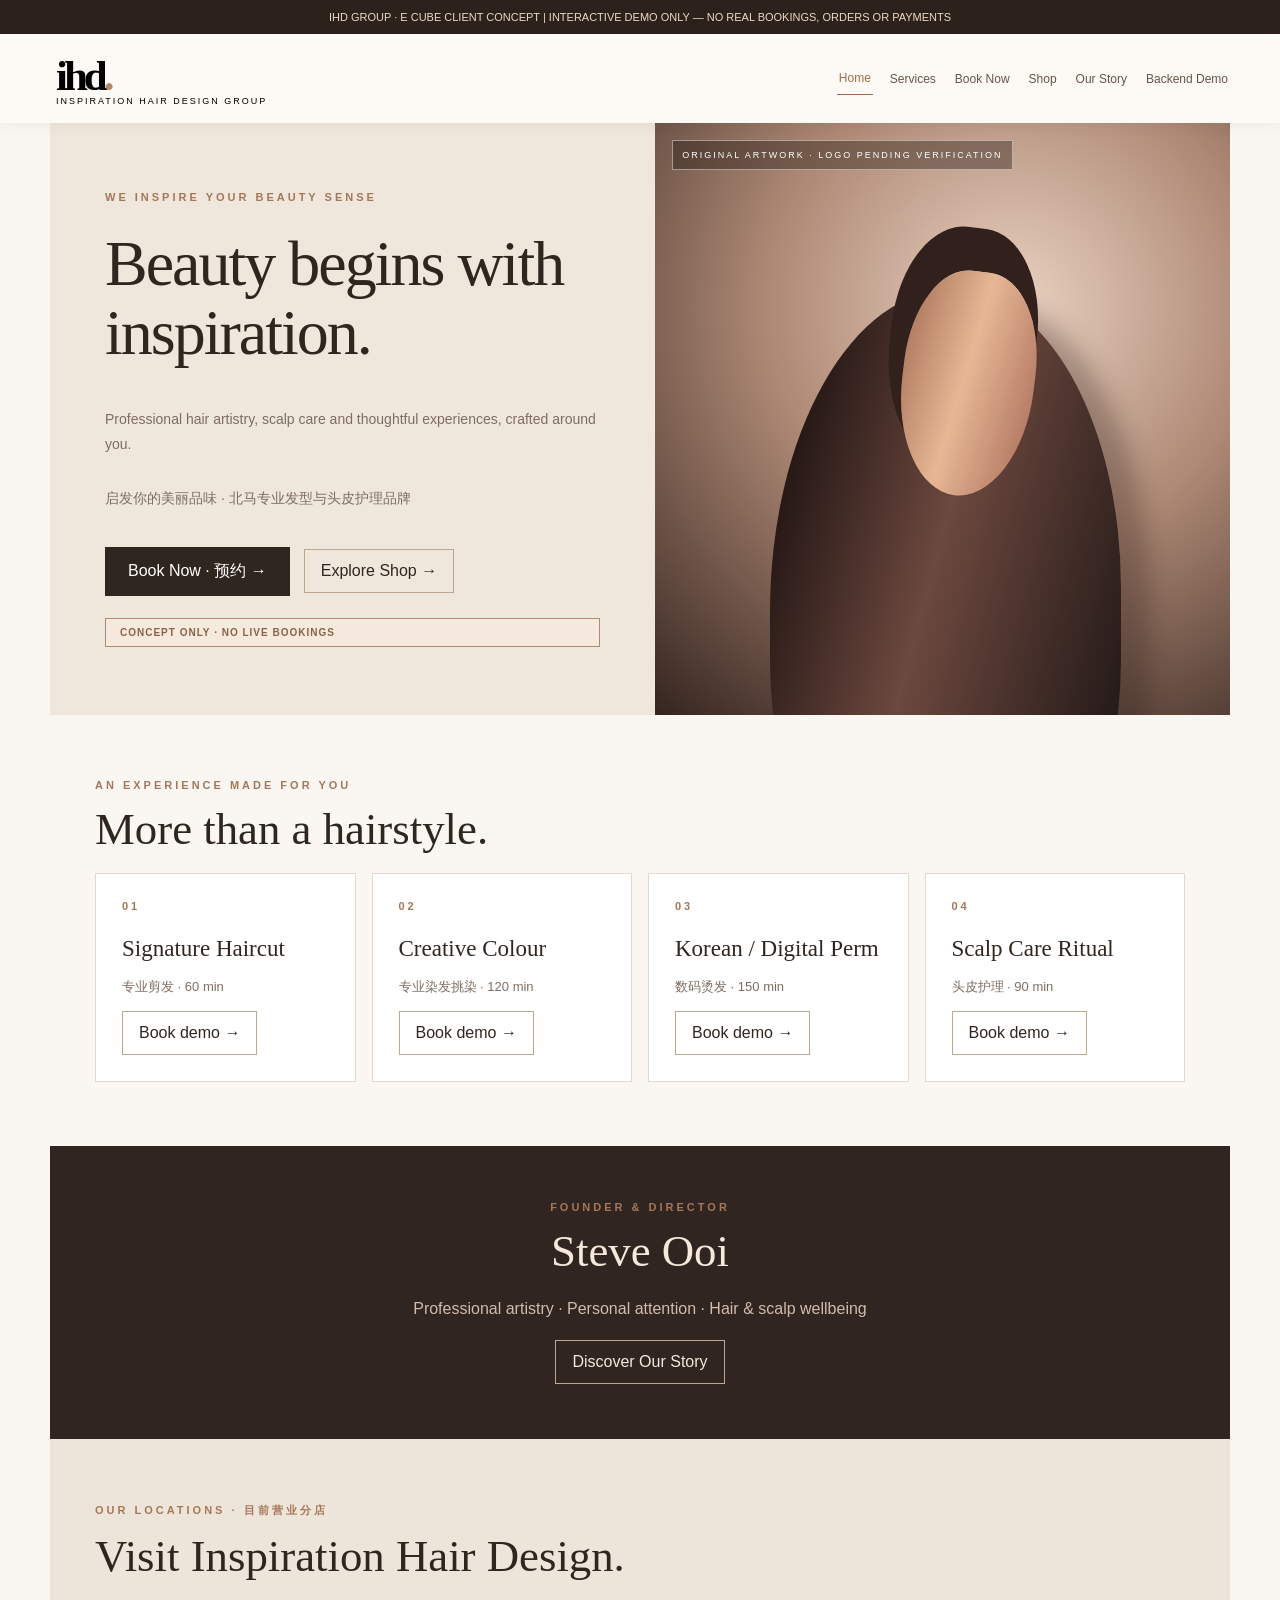
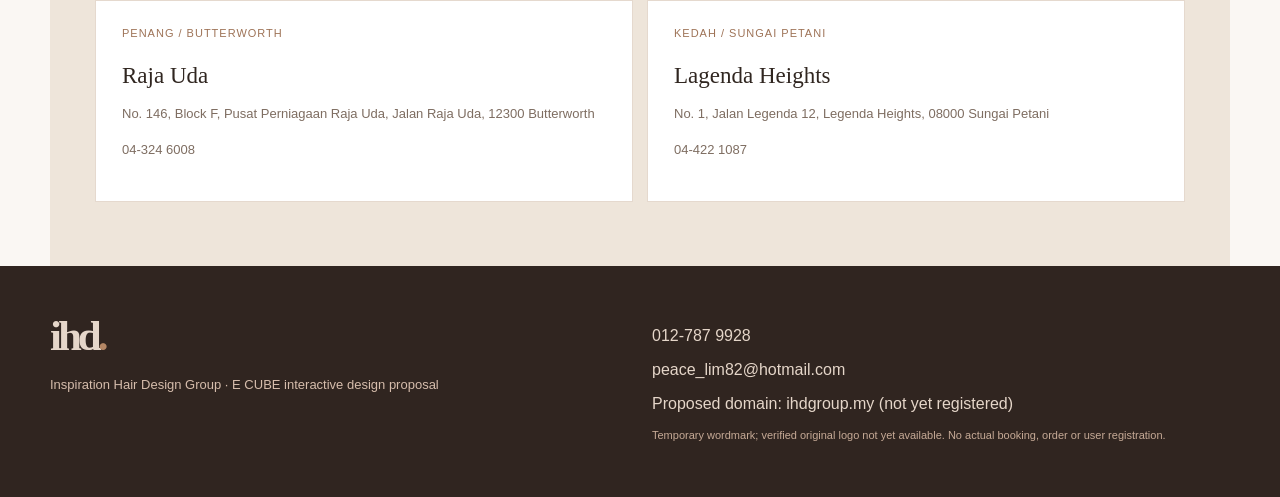
==== ihdgroup/index.html @ 3a9580ad "IHD GROUP: publish customer-shareable noindex salon website demo" ====
<!doctype html><html lang="en"><head><meta charset="UTF-8"><meta name="viewport" content="width=device-width,initial-scale=1"><meta name="robots" content="noindex,nofollow,noarchive"><title>IHD Group — Interactive Client Preview</title><style>
:root{--ink:#302620;--accent:#a87556;--sand:#efe6db;--paper:#faf7f3;--muted:#7e6d61}*{box-sizing:border-box}body{margin:0;color:var(--ink);font-family:Arial,Helvetica,sans-serif;background:var(--paper)}button,input,select,textarea{font:inherit}button{cursor:pointer}a{color:inherit;text-decoration:none}.banner{background:#2d211c;color:#ecd9c6;text-align:center;font-size:11px;padding:11px}.top{background:#fdfaf6;display:flex;align-items:center;justify-content:space-between;gap:16px;padding:16px max(20px,calc((100vw - 1180px)/2));position:sticky;top:0;z-index:9;box-shadow:0 2px 14px #382c2011}.logo{font:700 43px Georgia,serif;letter-spacing:-4px;white-space:nowrap}.logo b{color:#b48765}.brand-label{font-size:9px;letter-spacing:2px;margin-top:-4px}.nav{display:flex;gap:15px;flex-wrap:wrap}.nav button{background:none;border:0;color:#66544a;font-size:12px;padding:9px 2px}.nav button.active{color:#a16c4b;border-bottom:1px solid}button.primary{background:var(--ink);color:white;padding:14px 23px;border:0}.container{max-width:1180px;margin:auto}.hero{display:grid;grid-template-columns:1fr 0.95fr;min-height:510px}.hero-copy{background:#f0e7dc;padding:68px 55px;display:flex;flex-direction:column;justify-content:center}.eyebrow{color:#a57758;font-size:11px;font-weight:700;letter-spacing:3px;text-transform:uppercase}.serif,h1,h2,h3{font-family:Georgia,'Times New Roman',serif;font-weight:400}h1{font-size:clamp(41px,5vw,72px);line-height:1.08;letter-spacing:-2px;margin:26px 0}h2{font-size:clamp(29px,3.5vw,48px);margin:12px 0 18px}.hero-copy p{line-height:1.8;color:var(--muted);font-size:14px}.hero-art{background:radial-gradient(circle at 62% 31%,#ead2c2 0,#ae8975 45%,#34241f 100%);position:relative;overflow:hidden;min-height:350px}.hero-art::before{content:"";position:absolute;width:61%;height:105%;left:20%;bottom:-33%;border-radius:52% 48% 40% 40%;background:linear-gradient(105deg,#241715 12%,#6c483e 46%,#211817 92%);box-shadow:28px 10px 23px #2516144c}.hero-art::after{content:"";position:absolute;width:23%;height:38%;left:43%;top:25%;border-radius:43% 43% 50% 50%;transform:rotate(7deg);background:linear-gradient(100deg,#a97359,#e6b795 47%,#ad715d);box-shadow:-10px -36px 0 7px #31201c}.hero-art>span{position:absolute;top:17px;left:17px;z-index:2;border:1px solid #fff7;padding:9px;font-size:9px;letter-spacing:2px;color:white;background:#22171166}.pill{border:1px solid #ae8b71;background:#f6eadf;color:#8b6247;display:inline-block;padding:8px 14px;font-size:10px;font-weight:700;letter-spacing:1px}.flex{display:flex;gap:14px;flex-wrap:wrap;align-items:center}.pad{padding:64px 45px}.cards{display:grid;grid-template-columns:repeat(4,1fr);gap:16px}.card{background:#fff;border:1px solid #e5d9ce;padding:26px}.card h3{font-size:23px;margin:24px 0 6px}.card p,.note{font-size:13px;color:var(--muted);line-height:1.8}.tags{font-size:11px;letter-spacing:1px;color:#9e7357}.dark{background:#302520;color:#f6e9db;padding:55px 45px;text-align:center}.dark p{color:#d2bcac;line-height:1.8}.columns{display:grid;grid-template-columns:1.4fr .85fr;gap:24px}.white{background:white;padding:30px}.field{margin:18px 0}.field label{display:block;font-size:12px;font-weight:700;margin-bottom:8px}.field select,.field input,.field textarea{padding:14px;border:1px solid #d7cabc;background:#fcfaf7;width:100%;color:#44352c}.pair{display:grid;grid-template-columns:1fr 1fr;gap:14px}.shopcards{display:grid;grid-template-columns:repeat(3,1fr);gap:18px}.visual{height:240px;display:flex;align-items:center;justify-content:center;position:relative;background:linear-gradient(135deg,#e4cfb9,#796452)}.visual::after{content:'IHD';background:linear-gradient(95deg,#fff5,#fff1,#0003);border:1px solid #fff8;border-radius:12px 12px 5px 5px;box-shadow:15px 15px 25px #0003;color:white;padding:70px 25px 30px;font:700 20px Georgia,serif}.v1{background:linear-gradient(140deg,#bcd0c1,#547265)}.v2{background:linear-gradient(140deg,#d4bbc5,#77566a)}.footer{background:#302520;color:#e5d6c9;padding:45px}.footer .columns{grid-template-columns:1fr 1fr}.button{display:inline-block;border:1px solid #bea68f;background:none;color:inherit;padding:12px 16px;cursor:pointer}.off{display:none}.demo{border:1px solid #e4d8cd;background:#f3e8dc;padding:20px;margin-top:18px;font-size:13px;line-height:1.75}.studio-tabs button{background:none;border:1px solid #c5b3a2;padding:12px}.studio-tabs button.active{background:#302520;color:white}.roles{display:grid;grid-template-columns:repeat(2,1fr);gap:12px}.roles div{padding:14px;background:#faf5ee;border:1px solid #e2d6cb}.roles b{font-size:13px}.roles p{font-size:12px;color:#7b6d63;line-height:1.6}footer a{text-decoration:underline}pre{white-space:pre-wrap;word-break:break-all;font-size:11px;max-height:220px;overflow:auto;background:#f3ede6;padding:14px}#status{color:#8a6546;font-size:12px;line-height:1.6}#photoPreview{height:160px;background:#f2e5d7;display:flex;align-items:center;justify-content:center;color:#97735a;background-size:cover;background-position:center}section{scroll-margin-top:80px}@media(max-width:900px){.hero{grid-template-columns:1fr}.cards{grid-template-columns:repeat(2,1fr)}.shopcards{grid-template-columns:repeat(2,1fr)}.top{position:relative;flex-wrap:wrap}.columns{grid-template-columns:1fr}}@media(max-width:580px){.nav{width:100%;overflow:auto;flex-wrap:nowrap}.nav button{white-space:nowrap}.hero-copy,.pad{padding:42px 23px}.cards,.shopcards,.pair,.roles{grid-template-columns:1fr}.dark{padding:42px 23px}.footer .columns{grid-template-columns:1fr}}
</style></head><body>
<div class="banner">IHD GROUP · E CUBE CLIENT CONCEPT | INTERACTIVE DEMO ONLY — NO REAL BOOKINGS, ORDERS OR PAYMENTS</div>
<div class="top"><button onclick="page('home')" style="border:0;background:none;text-align:left"><div class="logo">ihd<b>.</b></div><div class="brand-label">INSPIRATION HAIR DESIGN GROUP</div></button><nav class="nav" id="nav"></nav></div>
<div class="container" id="home"><div class="hero"><div class="hero-copy"><div class="eyebrow">We Inspire Your Beauty Sense</div><h1 id="heroText">Beauty begins with inspiration.</h1><p id="heroSubtitle">Professional hair artistry, scalp care and thoughtful experiences, crafted around you.</p><p>启发你的美丽品味 · 北马专业发型与头皮护理品牌</p><div class="flex" style="margin:22px 0"><button class="primary" onclick="page('booking')">Book Now · 预约 →</button><button class="button" onclick="page('shop')">Explore Shop →</button></div><span class="pill">CONCEPT ONLY · NO LIVE BOOKINGS</span></div><div class="hero-art" id="heroArt"><span>ORIGINAL ARTWORK · LOGO PENDING VERIFICATION</span></div></div><div class="pad"><div class="eyebrow">An Experience Made for You</div><h2>More than a hairstyle.</h2><div class="cards" id="homeServices"></div></div><div class="dark"><div class="eyebrow">Founder & Director</div><h2>Steve Ooi</h2><p>Professional artistry · Personal attention · Hair & scalp wellbeing</p><button class="button" onclick="page('about')">Discover Our Story</button></div></div>
<section class="container pad off" id="services"><div class="eyebrow">Discover Your Look</div><h1>Our Services.</h1><p class="note">Durations are samples and prices require the salon's confirmation.</p><div class="cards" id="servicesGrid"></div></section>
<section class="container pad off" id="booking"><div class="eyebrow">Plan Your Visit</div><h1>Book an appointment.</h1><p class="note">Demo calendar only; no real-time capacity, booking submission or client data collection.</p><div class="columns"><div class="white"><div class="field"><label>01 / Branch · 分店</label><select id="branch"><option value="RU">Raja Uda, Butterworth</option><option value="SP">Lagenda Heights, Sungai Petani</option></select></div><div class="field"><label>02 / Service · 服务</label><select id="service"></select></div><div class="field"><label>03 / Stylist preference</label><select id="stylist"><option>Any available stylist</option><option>Ask for preferred stylist</option></select></div><div class="pair"><div class="field"><label>04 / Date</label><input type="date" id="date"></div><div class="field"><label>05 / Sample time</label><select id="time"><option>11:00</option><option>12:00</option><option>13:00</option><option>14:00</option><option>15:00</option><option>16:00</option><option>17:00</option></select></div></div><button class="primary" onclick="book()">Review Booking Draft →</button><div id="bookingResult"></div></div><aside class="white" style="background:#eee5da"><div class="eyebrow">Appointment Concept</div><h2>Your Hair, Your Time.</h2><p class="note">The production version will use the stylist roster, branch opening hours, double-booking prevention, reminders and confirmation workflow.</p><p class="note">Real enquiry: <a href="tel:+60127879928"><b>012-787 9928</b></a></p></aside></div></section>
<section class="container pad off" id="shop"><div class="eyebrow">The Care Edit</div><h1>IHD Haircare Shop.</h1><p class="note">The products are placeholder categories, not verified retail items. No prices, inventory or real checkout.</p><div class="shopcards" id="products"></div><div id="basket" class="demo">Sample basket is empty.</div></section>
<section class="container pad off" id="about"><div class="eyebrow">Our Story</div><h1>Crafted around your confidence.</h1><div class="columns"><div class="dark" style="text-align:left"><div class="eyebrow">Founder & Director</div><h2>Steve Ooi</h2><p>Founder of the Inspiration Hair Design Group. The founding year and full founder biography are to be verified and approved before the official site launches.</p></div><div><h2>We Inspire Your Beauty Sense.</h2><p class="note">Proposed mission: personalised design, hair and scalp care, professional technique and genuine service. This wording is a proposal, not a historical official statement.</p><p class="demo">George Town former branch: <b>closed</b> — not bookable. Current branches are Raja Uda and Sungai Petani.</p></div></div></section>
<section class="container pad off" id="studio"><div class="eyebrow">IHD GROUP OS · Backend Preview</div><h1>Content & Import Studio.</h1><p class="note">Public demonstration of future admin controls. Edits stay in this browser only; there are no real user accounts, database writes or cloud uploads.</p><div class="flex studio-tabs" style="margin:26px 0"><button onclick="studioTab('content')">Content & Images</button><button onclick="studioTab('imports')">CSV Import Templates</button><button onclick="studioTab('roles')">Users & Roles</button></div><div id="studioContent" class="white"><h2>Edit Homepage</h2><div class="field"><label>Hero title</label><input id="editTitle" value="Beauty begins with inspiration."></div><div class="field"><label>Introduction</label><textarea rows="3" id="editSubtitle">Professional hair artistry, scalp care and thoughtful experiences, crafted around you.</textarea></div><div class="field"><label>Hero photo — JPG / PNG / WebP (max 2MB). Preview only, no upload.</label><input type="file" id="imageFile" accept="image/png,image/jpeg,image/webp"></div><div id="photoPreview">Temporary branded illustration</div><div class="flex" style="margin-top:20px"><button class="primary" onclick="applyContent()">Apply locally & preview</button><button class="button" onclick="resetContent()">Reset Demo</button></div></div><div id="studioImports" class="white off"><h2>Import Template Centre</h2><p class="note">Download a separate CSV for every module, upload and validate columns/row counts, preview first rows. Actual secured server-side import requires company login, validation, approval and audit.</p><div class="field"><label>Module</label><select id="importType"></select></div><button class="primary" onclick="downloadCSV()">↓ Download Template CSV</button><div class="field"><label>Choose CSV file</label><input type="file" id="csvFile" accept=".csv,text/csv"></div><div class="field"><label>Or paste CSV</label><textarea id="csvPaste" rows="6" placeholder="Paste exact template header and example row..."></textarea></div><button class="primary" onclick="validateCSV()">Validate Demo CSV</button><p id="status"></p><pre id="csvPreview"></pre></div><div id="studioRoles" class="white off"><h2>Users & Roles</h2><p class="note">Production roles require authenticated tenant/branch-aware server permissions. The public demo does not let anyone become an actual admin.</p><div class="roles" id="rolesGrid"></div></div></section>
<section class="container pad" style="background:#eee5da"><div class="eyebrow">Our Locations · 目前营业分店</div><h2>Visit Inspiration Hair Design.</h2><div class="pair"><div class="card"><div class="tags">PENANG / BUTTERWORTH</div><h3>Raja Uda</h3><p>No. 146, Block F, Pusat Perniagaan Raja Uda, Jalan Raja Uda, 12300 Butterworth</p><p><a href="tel:+6043246008">04-324 6008</a></p></div><div class="card"><div class="tags">KEDAH / SUNGAI PETANI</div><h3>Lagenda Heights</h3><p>No. 1, Jalan Legenda 12, Legenda Heights, 08000 Sungai Petani</p><p><a href="tel:+6044221087">04-422 1087</a></p></div></div></section>
<div class="footer"><div class="container columns"><div><div class="logo">ihd<b>.</b></div><p class="note" style="color:#d6bdac">Inspiration Hair Design Group · E CUBE interactive design proposal</p></div><div><p>012-787 9928</p><p><a href="mailto:peace_lim82@hotmail.com">peace_lim82@hotmail.com</a></p><p>Proposed domain: ihdgroup.my (not yet registered)</p><p style="font-size:11px;color:#c6aa96">Temporary wordmark; verified original logo not yet available. No actual booking, order or user registration.</p></div></div></div>
<script>
const tabs={home:'Home',services:'Services',booking:'Book Now',shop:'Shop',about:'Our Story',studio:'Backend Demo'};let services=[['CUT001','Signature Haircut','专业剪发','60 min'],['COL001','Creative Colour','专业染发挑染','120 min'],['PERM01','Korean / Digital Perm','数码烫发','150 min'],['SCALP1','Scalp Care Ritual','头皮护理','90 min']];let products=[['PROD1','Professional Haircare Collection','专业洗护系列'],['PROD2','Scalp Wellness Collection','头皮护理系列'],['PROD3','Treatment Collection','深层护理系列']];let cart={};let pageNow='home';const schemas={services:['service_code','name_en','name_zh','category','duration_minutes','price_myr','branch_codes','active'],products:['sku','brand','name_en','name_zh','category','price_myr','stock_qty','image_url','active'],team:['staff_code','display_name','role','branch_codes','bio_en','bio_zh','active'],gallery:['photo_id','title','category','branch_code','image_url','consent_confirmed','visible'],branches:['branch_code','name','address','phone','opening_hours','active'],members:['external_member_id','name','email','phone','consent_source','marketing_opt_in'],appointments:['external_ref','branch_code','service_code','stylist_code','start_local','status','customer_external_id'],content:['content_key','language','title','body','status']};const examples={services:['CUT001','Signature Haircut','专业剪发','Cut','60','','RU|SP','true'],products:['DEMO001','Draft','Salon Care Set','护理套装','Treatment','','','','false'],team:['STF001','Example stylist','Stylist','RU|SP','TBC','待定','false'],gallery:['GAL001','Before and After','Colour','RU','','false','false'],branches:['RU','Raja Uda','Jalan Raja Uda, Butterworth','04-3246008','','true'],members:['TEST001','Example only','','','explicit-consent','false'],appointments:['DEMO001','RU','CUT001','','2026-11-16 11:00','pending','TEST001'],content:['home.hero','en','Beauty begins with inspiration.','Demo only','draft']};const $=id=>document.getElementById(id);function el(tag,txt,parent){const n=document.createElement(tag);n.textContent=txt;parent.appendChild(n);return n;}function page(key){pageNow=key;Object.keys(tabs).forEach(k=>$(k).classList.toggle('off',k!==key));document.querySelectorAll('#nav button').forEach(b=>b.classList.toggle('active',b.dataset.tab===key));window.scrollTo({top:0,behavior:'smooth'});}for(const [key,label] of Object.entries(tabs)){const b=el('button',label,$('nav'));b.dataset.tab=key;b.onclick=()=>page(key)}function render(){for(const id of ['homeServices','servicesGrid'])$(id).innerHTML='';services.forEach((s,i)=>{for(const id of ['homeServices','servicesGrid']){let c=document.createElement('div');c.className='card';el('div',String(i+1).padStart(2,'0'),c).className='eyebrow';el('h3',s[1],c);el('p',s[2]+' · '+s[3],c);const b=el('button','Book demo →',c);b.className='button';b.onclick=()=>{$('service').value=s[0];page('booking')};$(id).appendChild(c)}});$('service').replaceChildren();services.forEach(s=>{let o=document.createElement('option');o.value=s[0];o.textContent=s[1];$('service').appendChild(o)});$('products').replaceChildren();products.forEach((p,i)=>{let c=document.createElement('div');c.className='card';let v=document.createElement('div');v.className='visual v'+(i%3);c.appendChild(v);el('h3',p[1],c);el('p',p[2]+' · Price unverified',c);let b=el('button','Add to demo basket +',c);b.className='button';b.onclick=()=>{cart[p[0]]=(cart[p[0]]||0)+1;renderCart()};$('products').appendChild(c)})}function renderCart(){let b=$('basket');b.replaceChildren();el('h3','Sample Basket · 购物车演示',b);let count=0;products.forEach(p=>{if(cart[p[0]]){el('p',p[1]+' × '+cart[p[0]],b);count+=cart[p[0]]}});el('p',count?'Demo only. No orders or payment.':'Your demo basket is empty.',b);let clear=el('button','Clear basket',b);clear.className='button';clear.onclick=()=>{cart={};renderCart()}}function book(){if(!$('date').value){$('bookingResult').textContent='Please select a date.';return}let sv=services.find(x=>x[0]===$('service').value);$('bookingResult').replaceChildren();let s=document.createElement('div');s.className='demo';s.textContent='DEMO REQUEST ONLY (not booked): '+$('branch').value+' · '+(sv?sv[1]:'')+' · '+$('date').value+' '+$('time').value+' · '+$('stylist').value+'. A real salon system must verify staff/slot availability before confirming.';$('bookingResult').appendChild(s)}function studioTab(t){['content','imports','roles'].forEach(x=>$('studio'+x[0].toUpperCase()+x.slice(1)).classList.toggle('off',x!==t))}function applyContent(){$('heroText').textContent=$('editTitle').value;$('heroSubtitle').textContent=$('editSubtitle').value;page('home')}function resetContent(){$('editTitle').value='Beauty begins with inspiration.';$('editSubtitle').value='Professional hair artistry, scalp care and thoughtful experiences, crafted around you.';$('heroArt').style.backgroundImage='';$('heroText').textContent=$('editTitle').value;$('heroSubtitle').textContent=$('editSubtitle').value;$('photoPreview').style.backgroundImage='';page('home')}$('imageFile').onchange=e=>{let f=e.target.files[0];if(!f)return;if(!['image/jpeg','image/png','image/webp'].includes(f.type)||f.size>2e6){alert('JPG/PNG/WebP only, max 2MB');return}const reader=new FileReader();reader.onload=()=>{const bg='url('+JSON.stringify(reader.result)+')';$('heroArt').style.backgroundImage=bg;$('heroArt').style.backgroundSize='cover';$('heroArt').style.backgroundPosition='center';$('photoPreview').style.backgroundImage=bg};reader.readAsDataURL(f)};for(const k of Object.keys(schemas)){let o=document.createElement('option');o.textContent=k;o.value=k;$('importType').appendChild(o)}function csvCell(v){v=String(v);if(/^[=+@\-\t\r]/.test(v))v="'"+v;return /[",\n\r]/.test(v)?'"'+v.replaceAll('"','""')+'"':v}function downloadCSV(){const k=$('importType').value,data='\uFEFF'+[schemas[k].map(csvCell).join(','),examples[k].map(csvCell).join(',')].join('\r\n')+'\r\n',url=URL.createObjectURL(new Blob([data],{type:'text/csv'}));let a=document.createElement('a');a.href=url;a.download='ihd-'+k+'-import-template.csv';a.click();URL.revokeObjectURL(url)}$('csvFile').onchange=async e=>{const f=e.target.files[0];if(f){if(f.size>1e6){$('status').textContent='File exceeds 1MB demo limit';return}$('csvPaste').value=await f.text();validateCSV()}};function parseCSV(text){let rows=[],r=[],v='',quoted=false;for(let i=0;i<text.length;i++){let c=text[i];if(c==='"'){if(quoted&&text[i+1]==='"'){v+='"';i++}else quoted=!quoted}else if(c===','&&!quoted){r.push(v);v=''}else if((c==='\n'||c==='\r')&&!quoted){if(c==='\r'&&text[i+1]==='\n')i++;r.push(v);if(r.some(x=>x))rows.push(r);r=[];v=''}else v+=c}r.push(v);if(r.some(x=>x))rows.push(r);if(quoted)throw Error('Unclosed quotation');return rows}function validateCSV(){try{let k=$('importType').value,rows=parseCSV($('csvPaste').value),head=(rows.shift()||[]).map(x=>x.replace(/^\uFEFF/,''));if(JSON.stringify(head)!==JSON.stringify(schemas[k]))throw Error('Header mismatch. Please download the '+k+' template.');if(!rows.length||rows.length>500)throw Error('Allowed 1–500 sample rows');if(rows.some(r=>r.length!==head.length))throw Error('Incorrect field count on one or more rows');$('status').textContent=rows.length+' rows validated (no server write).';$('csvPreview').textContent=JSON.stringify(rows.slice(0,3).map(r=>Object.fromEntries(head.map((h,i)=>[h,r[i]]))),null,2);if(k==='services'){services=rows.map(r=>[r[0],r[1],r[2],(r[4]||'?')+' min']);render();$('status').textContent+=' Service rows applied to this local demo.'}if(k==='products'){products=rows.map(r=>[r[0],r[2],r[3]]);cart={};render();renderCart();$('status').textContent+=' Product rows applied to this local demo.'}}catch(e){$('status').textContent='Error: '+e.message;$('csvPreview').textContent=''}}for(let [role,desc] of [['Group Owner','Group-wide publishing, roles and administration'],['HQ Admin','Operations & bulk import approvals'],['Branch Manager','Bookings, roster and content for assigned branch'],['Content Editor','Draft, edit and upload to approval queue'],['Stylist','Own assigned bookings and schedule'],['Inventory / Sales','Store products, stock and fulfilment']]){let d=document.createElement('div');el('b',role,d);el('p',desc,d);$('rolesGrid').appendChild(d)}render();renderCart();studioTab('content');page('home');
</script></body></html>
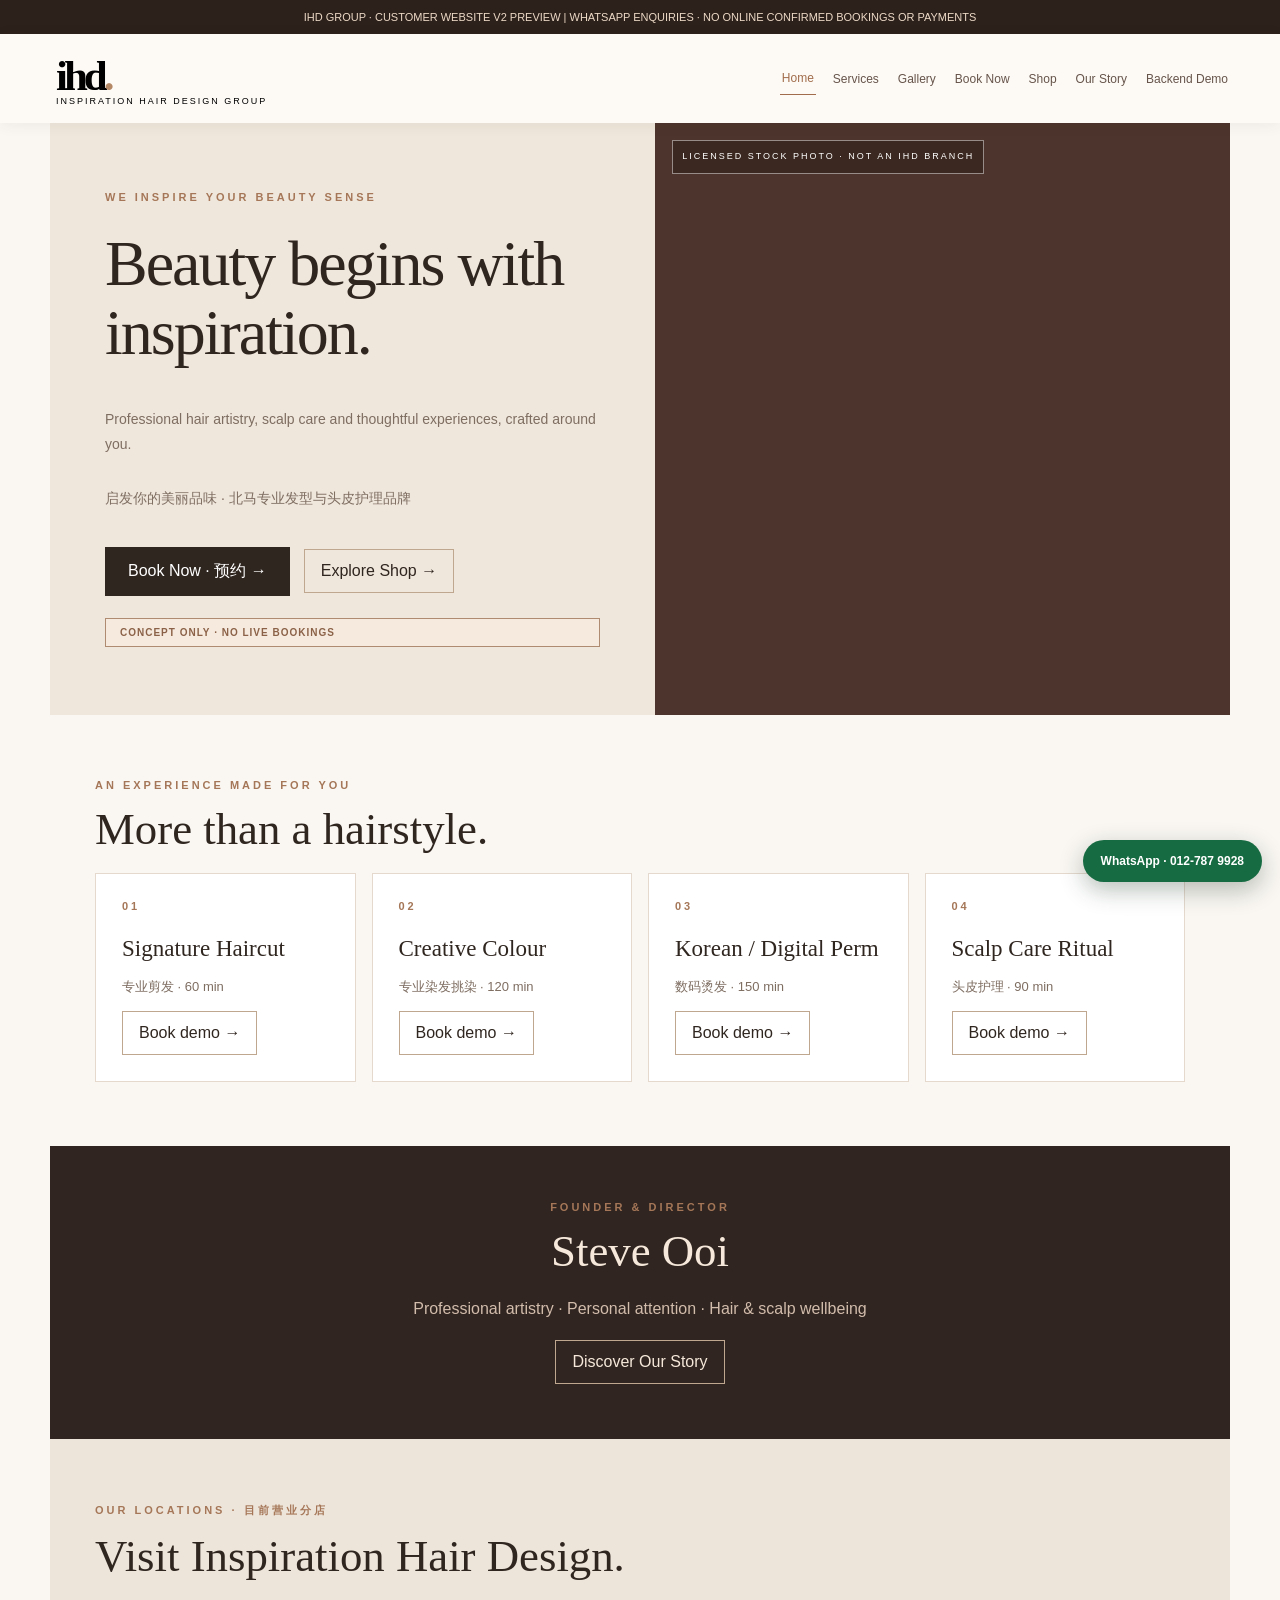
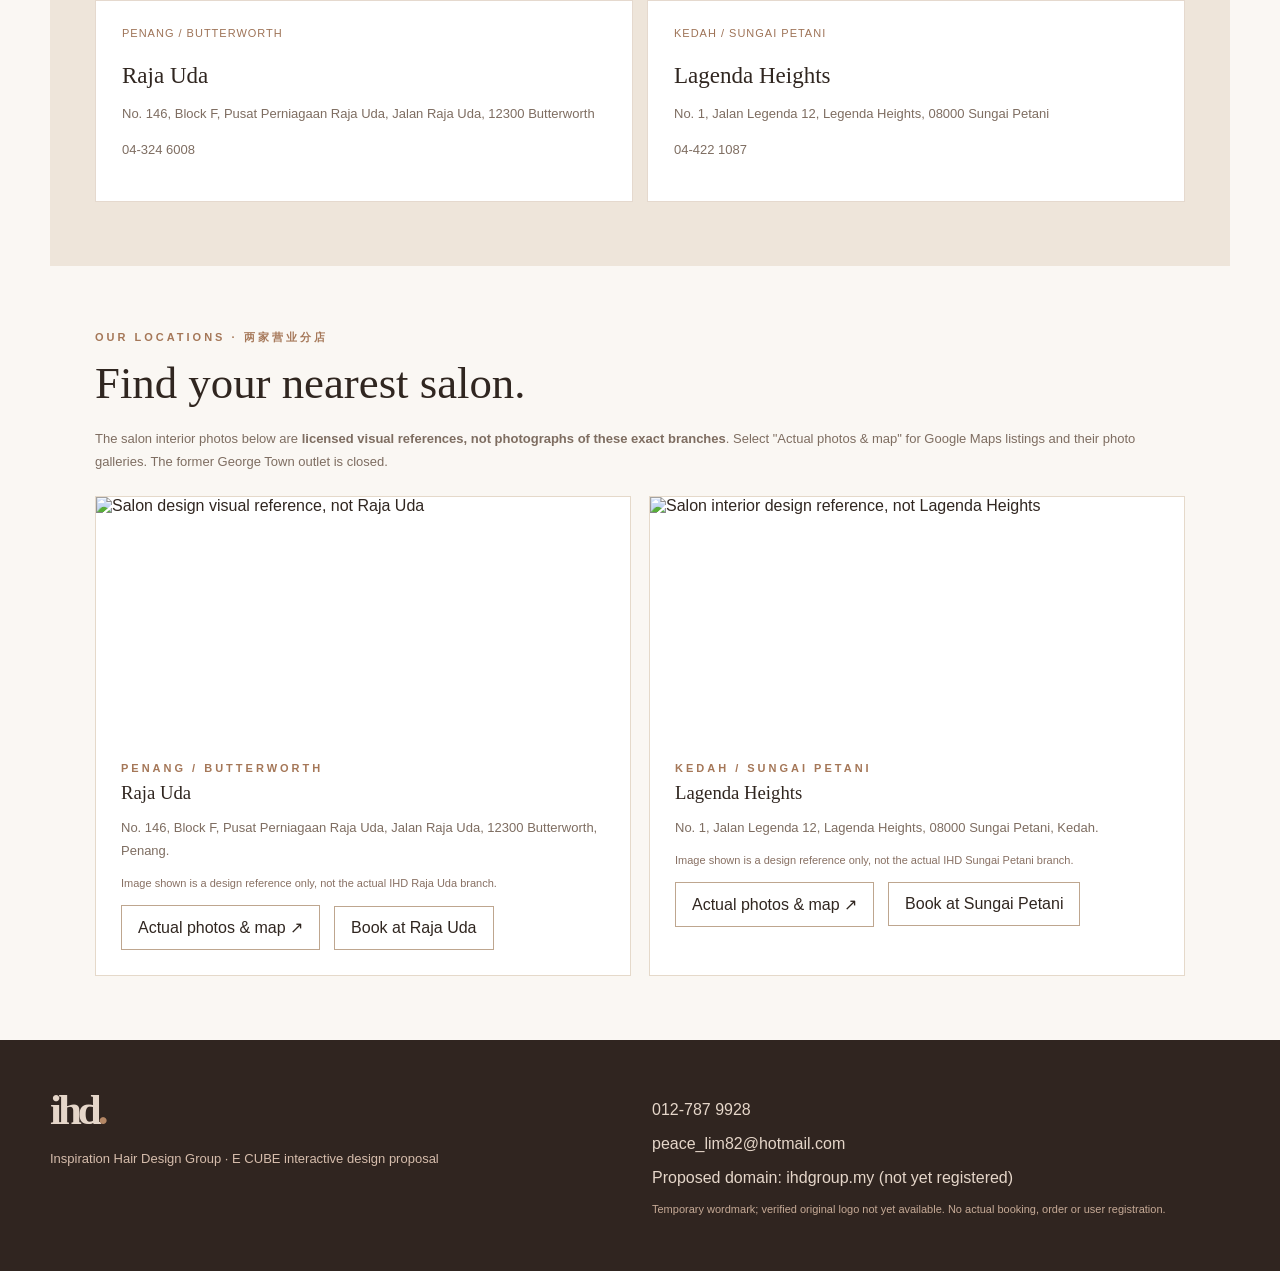
==== commit 1089e183: "IHD Group V2: WhatsApp booking enquiries, booking desk and visual gallery" ====
--- a/ihdgroup/index.html
+++ b/ihdgroup/index.html
@@ -1,16 +1,103 @@
-<!doctype html><html lang="en"><head><meta charset="UTF-8"><meta name="viewport" content="width=device-width,initial-scale=1"><meta name="robots" content="noindex,nofollow,noarchive"><title>IHD Group — Interactive Client Preview</title><style>
+<!doctype html><html lang="en"><head><meta charset="UTF-8"><meta name="viewport" content="width=device-width,initial-scale=1"><meta name="robots" content="noindex,nofollow,noarchive"><title>IHD GROUP · Interactive Salon & Booking Concept V2</title><meta name="description" content="IHD Group design concept: hair services, WhatsApp booking enquiries and showroom with sample products."><meta name="theme-color" content="#302520"><style>
 :root{--ink:#302620;--accent:#a87556;--sand:#efe6db;--paper:#faf7f3;--muted:#7e6d61}*{box-sizing:border-box}body{margin:0;color:var(--ink);font-family:Arial,Helvetica,sans-serif;background:var(--paper)}button,input,select,textarea{font:inherit}button{cursor:pointer}a{color:inherit;text-decoration:none}.banner{background:#2d211c;color:#ecd9c6;text-align:center;font-size:11px;padding:11px}.top{background:#fdfaf6;display:flex;align-items:center;justify-content:space-between;gap:16px;padding:16px max(20px,calc((100vw - 1180px)/2));position:sticky;top:0;z-index:9;box-shadow:0 2px 14px #382c2011}.logo{font:700 43px Georgia,serif;letter-spacing:-4px;white-space:nowrap}.logo b{color:#b48765}.brand-label{font-size:9px;letter-spacing:2px;margin-top:-4px}.nav{display:flex;gap:15px;flex-wrap:wrap}.nav button{background:none;border:0;color:#66544a;font-size:12px;padding:9px 2px}.nav button.active{color:#a16c4b;border-bottom:1px solid}button.primary{background:var(--ink);color:white;padding:14px 23px;border:0}.container{max-width:1180px;margin:auto}.hero{display:grid;grid-template-columns:1fr 0.95fr;min-height:510px}.hero-copy{background:#f0e7dc;padding:68px 55px;display:flex;flex-direction:column;justify-content:center}.eyebrow{color:#a57758;font-size:11px;font-weight:700;letter-spacing:3px;text-transform:uppercase}.serif,h1,h2,h3{font-family:Georgia,'Times New Roman',serif;font-weight:400}h1{font-size:clamp(41px,5vw,72px);line-height:1.08;letter-spacing:-2px;margin:26px 0}h2{font-size:clamp(29px,3.5vw,48px);margin:12px 0 18px}.hero-copy p{line-height:1.8;color:var(--muted);font-size:14px}.hero-art{background:radial-gradient(circle at 62% 31%,#ead2c2 0,#ae8975 45%,#34241f 100%);position:relative;overflow:hidden;min-height:350px}.hero-art::before{content:"";position:absolute;width:61%;height:105%;left:20%;bottom:-33%;border-radius:52% 48% 40% 40%;background:linear-gradient(105deg,#241715 12%,#6c483e 46%,#211817 92%);box-shadow:28px 10px 23px #2516144c}.hero-art::after{content:"";position:absolute;width:23%;height:38%;left:43%;top:25%;border-radius:43% 43% 50% 50%;transform:rotate(7deg);background:linear-gradient(100deg,#a97359,#e6b795 47%,#ad715d);box-shadow:-10px -36px 0 7px #31201c}.hero-art>span{position:absolute;top:17px;left:17px;z-index:2;border:1px solid #fff7;padding:9px;font-size:9px;letter-spacing:2px;color:white;background:#22171166}.pill{border:1px solid #ae8b71;background:#f6eadf;color:#8b6247;display:inline-block;padding:8px 14px;font-size:10px;font-weight:700;letter-spacing:1px}.flex{display:flex;gap:14px;flex-wrap:wrap;align-items:center}.pad{padding:64px 45px}.cards{display:grid;grid-template-columns:repeat(4,1fr);gap:16px}.card{background:#fff;border:1px solid #e5d9ce;padding:26px}.card h3{font-size:23px;margin:24px 0 6px}.card p,.note{font-size:13px;color:var(--muted);line-height:1.8}.tags{font-size:11px;letter-spacing:1px;color:#9e7357}.dark{background:#302520;color:#f6e9db;padding:55px 45px;text-align:center}.dark p{color:#d2bcac;line-height:1.8}.columns{display:grid;grid-template-columns:1.4fr .85fr;gap:24px}.white{background:white;padding:30px}.field{margin:18px 0}.field label{display:block;font-size:12px;font-weight:700;margin-bottom:8px}.field select,.field input,.field textarea{padding:14px;border:1px solid #d7cabc;background:#fcfaf7;width:100%;color:#44352c}.pair{display:grid;grid-template-columns:1fr 1fr;gap:14px}.shopcards{display:grid;grid-template-columns:repeat(3,1fr);gap:18px}.visual{height:240px;display:flex;align-items:center;justify-content:center;position:relative;background:linear-gradient(135deg,#e4cfb9,#796452)}.visual::after{content:'IHD';background:linear-gradient(95deg,#fff5,#fff1,#0003);border:1px solid #fff8;border-radius:12px 12px 5px 5px;box-shadow:15px 15px 25px #0003;color:white;padding:70px 25px 30px;font:700 20px Georgia,serif}.v1{background:linear-gradient(140deg,#bcd0c1,#547265)}.v2{background:linear-gradient(140deg,#d4bbc5,#77566a)}.footer{background:#302520;color:#e5d6c9;padding:45px}.footer .columns{grid-template-columns:1fr 1fr}.button{display:inline-block;border:1px solid #bea68f;background:none;color:inherit;padding:12px 16px;cursor:pointer}.off{display:none}.demo{border:1px solid #e4d8cd;background:#f3e8dc;padding:20px;margin-top:18px;font-size:13px;line-height:1.75}.studio-tabs button{background:none;border:1px solid #c5b3a2;padding:12px}.studio-tabs button.active{background:#302520;color:white}.roles{display:grid;grid-template-columns:repeat(2,1fr);gap:12px}.roles div{padding:14px;background:#faf5ee;border:1px solid #e2d6cb}.roles b{font-size:13px}.roles p{font-size:12px;color:#7b6d63;line-height:1.6}footer a{text-decoration:underline}pre{white-space:pre-wrap;word-break:break-all;font-size:11px;max-height:220px;overflow:auto;background:#f3ede6;padding:14px}#status{color:#8a6546;font-size:12px;line-height:1.6}#photoPreview{height:160px;background:#f2e5d7;display:flex;align-items:center;justify-content:center;color:#97735a;background-size:cover;background-position:center}section{scroll-margin-top:80px}@media(max-width:900px){.hero{grid-template-columns:1fr}.cards{grid-template-columns:repeat(2,1fr)}.shopcards{grid-template-columns:repeat(2,1fr)}.top{position:relative;flex-wrap:wrap}.columns{grid-template-columns:1fr}}@media(max-width:580px){.nav{width:100%;overflow:auto;flex-wrap:nowrap}.nav button{white-space:nowrap}.hero-copy,.pad{padding:42px 23px}.cards,.shopcards,.pair,.roles{grid-template-columns:1fr}.dark{padding:42px 23px}.footer .columns{grid-template-columns:1fr}}
+
+.hero-art{background:#4d342c url("https://images.unsplash.com/photo-1560066984-138dadb4c035?auto=format&fit=crop&w=1400&q=85") center/cover no-repeat}
+.hero-art::before,.hero-art::after{display:none}.hero-art>span{z-index:2;max-width:90%;line-height:1.5}
+.photo-gallery{display:grid;grid-template-columns:repeat(3,minmax(0,1fr));gap:16px;margin-top:25px}
+.photo-gallery article,.branch-card{background:white;overflow:hidden;border:1px solid #e5d9ca}
+.photo-gallery img{display:block;width:100%;height:250px;object-fit:cover}
+.photo-gallery .photo-details{padding:16px}.photo-details strong{display:block;font-size:14px}
+.photo-details span,.mini-disclaimer{font-size:11px;color:#887063;line-height:1.7}
+.branch-grid{display:grid;grid-template-columns:repeat(2,minmax(0,1fr));gap:18px;margin-top:22px}
+.branch-photo{height:240px;width:100%;object-fit:cover;display:block}.branch-card .branch-content{padding:25px}
+.warning-strip{border-left:3px solid #c28e6e;padding:12px 16px;background:#f7eee5;color:#705340;font-size:12px;line-height:1.7;margin:16px 0}
+.booking-pill{display:inline-flex;background:#ecdfd1;border:1px solid #cbb198;padding:8px 12px;font-size:11px;color:#6e4a34;font-weight:700;border-radius:60px}
+.whatsbtn{display:inline-flex;gap:8px;align-items:center;justify-content:center;border:0;background:#187348;color:white;font-size:13px;font-weight:700;padding:14px 18px;cursor:pointer}
+.whatsbtn:hover{background:#0c5131}.float-wa{position:fixed;bottom:18px;right:18px;z-index:20;background:#166b42;color:white;border-radius:99px;box-shadow:0 8px 25px #142f1b4d;padding:14px 18px;font-size:12px;font-weight:700}
+.admin-kpis{display:grid;grid-template-columns:repeat(3,1fr);gap:12px;margin:16px 0}
+.admin-kpis div{background:#f7f1eb;padding:16px;border:1px solid #e4d7c8}.admin-kpis b{font:28px Georgia,serif;display:block}.admin-kpis span{font-size:11px;color:#846b5a}
+.table-scroll{overflow-x:auto}.admin-table{width:100%;min-width:690px;border-collapse:collapse;font-size:12px}.admin-table td,.admin-table th{padding:11px;border-bottom:1px solid #e5dcd2;text-align:left;vertical-align:top}.admin-table th{background:#f3ebe2;color:#71563e}.admin-table td a{font-size:11px}
+.gallery-tag{font-size:10px;letter-spacing:.06em;color:#946b54}.booking-result h3{margin:0 0 10px}.booking-result p{line-height:1.8}
+.branch-content h3{margin:8px 0}.branch-content p{margin:12px 0}
+.cards .card img.card-photo{display:block;width:calc(100% + 52px);height:155px;margin:-26px -26px 12px;object-fit:cover}
+.studio-tabs button{font-size:12px;min-height:46px}
+@media(max-width:800px){.photo-gallery{grid-template-columns:repeat(2,minmax(0,1fr))}.branch-grid{grid-template-columns:1fr}}
+@media(max-width:580px){.photo-gallery{grid-template-columns:1fr}.photo-gallery img{height:260px}.admin-kpis{grid-template-columns:repeat(2,1fr)}.float-wa{bottom:12px;right:12px;padding:12px 15px}.branch-photo{height:210px}}
 </style></head><body>
-<div class="banner">IHD GROUP · E CUBE CLIENT CONCEPT | INTERACTIVE DEMO ONLY — NO REAL BOOKINGS, ORDERS OR PAYMENTS</div>
+<div class="banner">IHD GROUP · CUSTOMER WEBSITE V2 PREVIEW | WHATSAPP ENQUIRIES · NO ONLINE CONFIRMED BOOKINGS OR PAYMENTS</div>
 <div class="top"><button onclick="page('home')" style="border:0;background:none;text-align:left"><div class="logo">ihd<b>.</b></div><div class="brand-label">INSPIRATION HAIR DESIGN GROUP</div></button><nav class="nav" id="nav"></nav></div>
-<div class="container" id="home"><div class="hero"><div class="hero-copy"><div class="eyebrow">We Inspire Your Beauty Sense</div><h1 id="heroText">Beauty begins with inspiration.</h1><p id="heroSubtitle">Professional hair artistry, scalp care and thoughtful experiences, crafted around you.</p><p>启发你的美丽品味 · 北马专业发型与头皮护理品牌</p><div class="flex" style="margin:22px 0"><button class="primary" onclick="page('booking')">Book Now · 预约 →</button><button class="button" onclick="page('shop')">Explore Shop →</button></div><span class="pill">CONCEPT ONLY · NO LIVE BOOKINGS</span></div><div class="hero-art" id="heroArt"><span>ORIGINAL ARTWORK · LOGO PENDING VERIFICATION</span></div></div><div class="pad"><div class="eyebrow">An Experience Made for You</div><h2>More than a hairstyle.</h2><div class="cards" id="homeServices"></div></div><div class="dark"><div class="eyebrow">Founder & Director</div><h2>Steve Ooi</h2><p>Professional artistry · Personal attention · Hair & scalp wellbeing</p><button class="button" onclick="page('about')">Discover Our Story</button></div></div>
+<div class="container" id="home"><div class="hero"><div class="hero-copy"><div class="eyebrow">We Inspire Your Beauty Sense</div><h1 id="heroText">Beauty begins with inspiration.</h1><p id="heroSubtitle">Professional hair artistry, scalp care and thoughtful experiences, crafted around you.</p><p>启发你的美丽品味 · 北马专业发型与头皮护理品牌</p><div class="flex" style="margin:22px 0"><button class="primary" onclick="page('booking')">Book Now · 预约 →</button><button class="button" onclick="page('shop')">Explore Shop →</button></div><span class="pill">CONCEPT ONLY · NO LIVE BOOKINGS</span></div><div class="hero-art" id="heroArt"><span>LICENSED STOCK PHOTO · NOT AN IHD BRANCH</span></div></div><div class="pad"><div class="eyebrow">An Experience Made for You</div><h2>More than a hairstyle.</h2><div class="cards" id="homeServices"></div></div><div class="dark"><div class="eyebrow">Founder & Director</div><h2>Steve Ooi</h2><p>Professional artistry · Personal attention · Hair & scalp wellbeing</p><button class="button" onclick="page('about')">Discover Our Story</button></div></div>
 <section class="container pad off" id="services"><div class="eyebrow">Discover Your Look</div><h1>Our Services.</h1><p class="note">Durations are samples and prices require the salon's confirmation.</p><div class="cards" id="servicesGrid"></div></section>
-<section class="container pad off" id="booking"><div class="eyebrow">Plan Your Visit</div><h1>Book an appointment.</h1><p class="note">Demo calendar only; no real-time capacity, booking submission or client data collection.</p><div class="columns"><div class="white"><div class="field"><label>01 / Branch · 分店</label><select id="branch"><option value="RU">Raja Uda, Butterworth</option><option value="SP">Lagenda Heights, Sungai Petani</option></select></div><div class="field"><label>02 / Service · 服务</label><select id="service"></select></div><div class="field"><label>03 / Stylist preference</label><select id="stylist"><option>Any available stylist</option><option>Ask for preferred stylist</option></select></div><div class="pair"><div class="field"><label>04 / Date</label><input type="date" id="date"></div><div class="field"><label>05 / Sample time</label><select id="time"><option>11:00</option><option>12:00</option><option>13:00</option><option>14:00</option><option>15:00</option><option>16:00</option><option>17:00</option></select></div></div><button class="primary" onclick="book()">Review Booking Draft →</button><div id="bookingResult"></div></div><aside class="white" style="background:#eee5da"><div class="eyebrow">Appointment Concept</div><h2>Your Hair, Your Time.</h2><p class="note">The production version will use the stylist roster, branch opening hours, double-booking prevention, reminders and confirmation workflow.</p><p class="note">Real enquiry: <a href="tel:+60127879928"><b>012-787 9928</b></a></p></aside></div></section>
+<section id="gallery" class="container pad off"><div class="eyebrow">Professional Hair Artistry / 发型艺术</div><h1>Find your next look.</h1><p class="note">A polished image showcase using free-license Unsplash reference photography. <b>These are illustrative stock images, not actual IHD customer results.</b> IHD can replace all photos with authorised work through the future image library.</p><div class="photo-gallery">
+<article><img loading="lazy" src="https://images.unsplash.com/photo-1522337360788-8b13dee7a37e?auto=format&amp;fit=crop&amp;w=900&amp;q=80" alt="Hairstyling mood reference"><div class="photo-details"><strong>Signature Hair Styling</strong><span>剪发与造型 · licensed stock reference</span></div></article>
+<article><img loading="lazy" src="https://images.unsplash.com/photo-1607779097040-26e80aa78e66?auto=format&amp;fit=crop&amp;w=900&amp;q=80" alt="Hair colour mood reference"><div class="photo-details"><strong>Colour &amp; Dimension</strong><span>专业染发 · licensed stock reference</span></div></article>
+<article><img loading="lazy" src="https://images.unsplash.com/photo-1562322140-8baeececf3df?auto=format&amp;fit=crop&amp;w=900&amp;q=80" alt="Treatment mood reference"><div class="photo-details"><strong>Treatment Rituals</strong><span>发质护理 · licensed stock reference</span></div></article>
+<article><img loading="lazy" src="https://images.unsplash.com/photo-1595475884562-073c30d45670?auto=format&amp;fit=crop&amp;w=900&amp;q=80" alt="Salon concept portrait"><div class="photo-details"><strong>Modern Hair Design</strong><span>当代造型 · licensed stock reference</span></div></article>
+<article><img loading="lazy" src="https://images.unsplash.com/photo-1605497788044-5a32c7078486?auto=format&amp;fit=crop&amp;w=900&amp;q=80" alt="Professional haircut"><div class="photo-details"><strong>The Hair Experience</strong><span>美发体验 · licensed stock reference</span></div></article>
+<article><img loading="lazy" src="https://images.unsplash.com/photo-1560066984-138dadb4c035?auto=format&amp;fit=crop&amp;w=900&amp;q=80" alt="Salon interior conceptual reference"><div class="photo-details"><strong>Salon Design Mood</strong><span>空间氛围 · not IHD premises</span></div></article>
+</div><div class="warning-strip">Want to view actual IHD salon images? Open each branch’s Google Maps listing in the Locations section below. Google photos are not copied or rehosted here.</div></section><section class="container pad off" id="booking"><div class="eyebrow">Plan Your Visit</div><h1>Book an appointment.</h1><p class="note">Choose a branch, service, date and time, then request the appointment via WhatsApp. The salon must confirm availability before it becomes a real booking. This preview does not collect or store any customer information on a server.</p><div class="columns"><div class="white"><div class="field"><label>01 / Branch · 分店</label><select id="branch"><option value="RU">Raja Uda, Butterworth</option><option value="SP">Lagenda Heights, Sungai Petani</option></select></div><div class="field"><label>02 / Service · 服务</label><select id="service"></select></div><div class="field"><label>03 / Stylist preference</label><select id="stylist"><option>Any available stylist</option><option>Ask for preferred stylist</option></select></div><div class="pair"><div class="field"><label>04 / Date</label><input type="date" id="date"></div><div class="field"><label>05 / Sample time</label><select id="time"><option>11:00</option><option>12:00</option><option>13:00</option><option>14:00</option><option>15:00</option><option>16:00</option><option>17:00</option></select></div></div><div class="pair"><div class="field"><label for="customerName">06 / Name · 顾客姓名 *</label><input id="customerName" type="text" maxlength="70" autocomplete="name" placeholder="Full name"></div><div class="field"><label for="customerPhone">07 / Mobile · 电话号码 *</label><input id="customerPhone" type="tel" inputmode="tel" maxlength="22" autocomplete="tel" placeholder="012 345 6789"></div></div><div class="field"><label for="customerNotes">08 / Remarks · 备注</label><textarea id="customerNotes" rows="3" maxlength="300" placeholder="Your preferred stylist, hair length or other request"></textarea></div><label style="display:flex;gap:10px;align-items:flex-start;font-size:12px;line-height:1.75;margin:15px 0"><input id="waConsent" type="checkbox" style="width:auto;margin-top:4px"><span>I understand this is a WhatsApp <b>request</b>, not a confirmed appointment. My details will be shared only when I send the WhatsApp message. / 我明白预约需由门店确认。</span></label><button class="primary" onclick="book()">Prepare WhatsApp Appointment →</button><div id="bookingResult"></div></div><aside class="white" style="background:#eee5da"><div class="eyebrow">Appointment Concept</div><h2>Your Hair, Your Time.</h2><p class="note">How it works: ① Choose services and branch ② Enter your contact details ③ Open WhatsApp ④ Tap Send ⑤ Salon confirms the time. The website cannot guarantee an available slot yet.</p><p class="note">Official WhatsApp enquiry destination: <a href="tel:+60127879928"><b>012-787 9928</b></a></p></aside></div></section>
 <section class="container pad off" id="shop"><div class="eyebrow">The Care Edit</div><h1>IHD Haircare Shop.</h1><p class="note">The products are placeholder categories, not verified retail items. No prices, inventory or real checkout.</p><div class="shopcards" id="products"></div><div id="basket" class="demo">Sample basket is empty.</div></section>
 <section class="container pad off" id="about"><div class="eyebrow">Our Story</div><h1>Crafted around your confidence.</h1><div class="columns"><div class="dark" style="text-align:left"><div class="eyebrow">Founder & Director</div><h2>Steve Ooi</h2><p>Founder of the Inspiration Hair Design Group. The founding year and full founder biography are to be verified and approved before the official site launches.</p></div><div><h2>We Inspire Your Beauty Sense.</h2><p class="note">Proposed mission: personalised design, hair and scalp care, professional technique and genuine service. This wording is a proposal, not a historical official statement.</p><p class="demo">George Town former branch: <b>closed</b> — not bookable. Current branches are Raja Uda and Sungai Petani.</p></div></div></section>
-<section class="container pad off" id="studio"><div class="eyebrow">IHD GROUP OS · Backend Preview</div><h1>Content & Import Studio.</h1><p class="note">Public demonstration of future admin controls. Edits stay in this browser only; there are no real user accounts, database writes or cloud uploads.</p><div class="flex studio-tabs" style="margin:26px 0"><button onclick="studioTab('content')">Content & Images</button><button onclick="studioTab('imports')">CSV Import Templates</button><button onclick="studioTab('roles')">Users & Roles</button></div><div id="studioContent" class="white"><h2>Edit Homepage</h2><div class="field"><label>Hero title</label><input id="editTitle" value="Beauty begins with inspiration."></div><div class="field"><label>Introduction</label><textarea rows="3" id="editSubtitle">Professional hair artistry, scalp care and thoughtful experiences, crafted around you.</textarea></div><div class="field"><label>Hero photo — JPG / PNG / WebP (max 2MB). Preview only, no upload.</label><input type="file" id="imageFile" accept="image/png,image/jpeg,image/webp"></div><div id="photoPreview">Temporary branded illustration</div><div class="flex" style="margin-top:20px"><button class="primary" onclick="applyContent()">Apply locally & preview</button><button class="button" onclick="resetContent()">Reset Demo</button></div></div><div id="studioImports" class="white off"><h2>Import Template Centre</h2><p class="note">Download a separate CSV for every module, upload and validate columns/row counts, preview first rows. Actual secured server-side import requires company login, validation, approval and audit.</p><div class="field"><label>Module</label><select id="importType"></select></div><button class="primary" onclick="downloadCSV()">↓ Download Template CSV</button><div class="field"><label>Choose CSV file</label><input type="file" id="csvFile" accept=".csv,text/csv"></div><div class="field"><label>Or paste CSV</label><textarea id="csvPaste" rows="6" placeholder="Paste exact template header and example row..."></textarea></div><button class="primary" onclick="validateCSV()">Validate Demo CSV</button><p id="status"></p><pre id="csvPreview"></pre></div><div id="studioRoles" class="white off"><h2>Users & Roles</h2><p class="note">Production roles require authenticated tenant/branch-aware server permissions. The public demo does not let anyone become an actual admin.</p><div class="roles" id="rolesGrid"></div></div></section>
+<section class="container pad off" id="studio"><div class="eyebrow">IHD GROUP OS · Backend Preview</div><h1>Content & Import Studio.</h1><p class="note">Public demonstration of the future admin dashboard: editing, bookings, image previews and CSV templates. There is NO real database or staff login; sample records are never shared between devices.</p><div class="flex studio-tabs" style="margin:26px 0"><button onclick="studioTab('content')">Content & Images</button><button onclick="studioTab('bookings')">Booking List · 预约名单</button><button onclick="studioTab('imports')">CSV Import Templates</button><button onclick="studioTab('roles')">Users & Roles</button></div><div id="studioContent" class="white"><h2>Edit Homepage</h2><div class="field"><label>Hero title</label><input id="editTitle" value="Beauty begins with inspiration."></div><div class="field"><label>Introduction</label><textarea rows="3" id="editSubtitle">Professional hair artistry, scalp care and thoughtful experiences, crafted around you.</textarea></div><div class="field"><label>Hero photo — JPG / PNG / WebP (max 2MB). Preview only, no upload.</label><input type="file" id="imageFile" accept="image/png,image/jpeg,image/webp"></div><div id="photoPreview">Temporary branded illustration</div><div class="flex" style="margin-top:20px"><button class="primary" onclick="applyContent()">Apply locally & preview</button><button class="button" onclick="resetContent()">Reset Demo</button></div></div><div id="studioImports" class="white off"><h2>Import Template Centre</h2><p class="note">Download a separate CSV for every module, upload and validate columns/row counts, preview first rows. Actual secured server-side import requires company login, validation, approval and audit.</p><div class="field"><label>Module</label><select id="importType"></select></div><button class="primary" onclick="downloadCSV()">↓ Download Template CSV</button><div class="field"><label>Choose CSV file</label><input type="file" id="csvFile" accept=".csv,text/csv"></div><div class="field"><label>Or paste CSV</label><textarea id="csvPaste" rows="6" placeholder="Paste exact template header and example row..."></textarea></div><button class="primary" onclick="validateCSV()">Validate Demo CSV</button><p id="status"></p><pre id="csvPreview"></pre></div><div id="studioBookings" class="white off"><div class="flex" style="justify-content:space-between"><div><div class="eyebrow">Bookings Dashboard / 预约管理</div><h2>Appointment Enquiry List</h2></div><span class="booking-pill">DEMO · this browser only</span></div><div class="warning-strip">The true salon will receive WhatsApp requests in its WhatsApp inbox (012-787 9928), only after customers tap Send. This public demo does not have secure staff login or a shared database. Drafts shown here are visible only in this open browser session. Not an actual group booking ledger.</div><div class="admin-kpis"><div><b id="bookingTotal">0</b><span>Session drafts / 本机预约草稿</span></div><div><b id="bookingPending">0</b><span>Pending confirmation / 待确认</span></div><div><b>2</b><span>Operating outlets / 营业分店</span></div></div><div class="flex" style="margin:15px 0"><span class="note">Branch / 分店</span><select id="adminBranchFilter" onchange="renderBookingList()" style="padding:10px;border:1px solid #d1c5b6;background:white"><option value="ALL">All outlets</option><option value="RU">Raja Uda</option><option value="SP">Sungai Petani</option></select><button class="button" onclick="clearDemoBookings()">Clear session drafts</button></div><div class="table-scroll"><table class="admin-table"><thead><tr><th>Reference</th><th>Guest · 电话</th><th>Branch / Service</th><th>Requested slot</th><th>Status</th><th>Action</th></tr></thead><tbody id="bookingTableBody"></tbody></table></div><p class="mini-disclaimer">Sample records never synchronize to the salon or to other browsers. For real booking data, production needs a private database, authenticated users, tenant/branch access permissions and audit logs.</p></div><div id="studioRoles" class="white off"><h2>Users & Roles</h2><p class="note">Production roles require authenticated tenant/branch-aware server permissions. The public demo does not let anyone become an actual admin.</p><div class="roles" id="rolesGrid"></div></div></section>
 <section class="container pad" style="background:#eee5da"><div class="eyebrow">Our Locations · 目前营业分店</div><h2>Visit Inspiration Hair Design.</h2><div class="pair"><div class="card"><div class="tags">PENANG / BUTTERWORTH</div><h3>Raja Uda</h3><p>No. 146, Block F, Pusat Perniagaan Raja Uda, Jalan Raja Uda, 12300 Butterworth</p><p><a href="tel:+6043246008">04-324 6008</a></p></div><div class="card"><div class="tags">KEDAH / SUNGAI PETANI</div><h3>Lagenda Heights</h3><p>No. 1, Jalan Legenda 12, Legenda Heights, 08000 Sungai Petani</p><p><a href="tel:+6044221087">04-422 1087</a></p></div></div></section>
-<div class="footer"><div class="container columns"><div><div class="logo">ihd<b>.</b></div><p class="note" style="color:#d6bdac">Inspiration Hair Design Group · E CUBE interactive design proposal</p></div><div><p>012-787 9928</p><p><a href="mailto:peace_lim82@hotmail.com">peace_lim82@hotmail.com</a></p><p>Proposed domain: ihdgroup.my (not yet registered)</p><p style="font-size:11px;color:#c6aa96">Temporary wordmark; verified original logo not yet available. No actual booking, order or user registration.</p></div></div></div>
+<section class="container pad" aria-label="Active IHD branches"><div class="eyebrow">Our Locations · 两家营业分店</div><h2>Find your nearest salon.</h2><p class="note">The salon interior photos below are <b>licensed visual references, not photographs of these exact branches</b>. Select "Actual photos &amp; map" for Google Maps listings and their photo galleries. The former George Town outlet is closed.</p><div class="branch-grid">
+<article class="branch-card"><img class="branch-photo" loading="lazy" src="https://images.unsplash.com/photo-1560066984-138dadb4c035?auto=format&amp;fit=crop&amp;w=1000&amp;q=80" alt="Salon design visual reference, not Raja Uda"><div class="branch-content"><div class="eyebrow">PENANG / BUTTERWORTH</div><h3>Raja Uda</h3><p class="note">No. 146, Block F, Pusat Perniagaan Raja Uda, Jalan Raja Uda, 12300 Butterworth, Penang.</p><p class="mini-disclaimer">Image shown is a design reference only, not the actual IHD Raja Uda branch.</p><div class="flex"><a class="button" target="_blank" rel="noopener noreferrer" href="https://www.google.com/maps/search/?api=1&amp;query=Inspiration%20Hair%20Design%20Raja%20Uda%20Butterworth">Actual photos &amp; map ↗</a><button class="button" onclick="chooseBranch('RU')">Book at Raja Uda</button></div></div></article>
+<article class="branch-card"><img class="branch-photo" loading="lazy" src="https://images.unsplash.com/photo-1560066984-138dadb4c035?auto=format&amp;fit=crop&amp;w=1000&amp;q=80&amp;sat=-45" alt="Salon interior design reference, not Lagenda Heights"><div class="branch-content"><div class="eyebrow">KEDAH / SUNGAI PETANI</div><h3>Lagenda Heights</h3><p class="note">No. 1, Jalan Legenda 12, Lagenda Heights, 08000 Sungai Petani, Kedah.</p><p class="mini-disclaimer">Image shown is a design reference only, not the actual IHD Sungai Petani branch.</p><div class="flex"><a class="button" target="_blank" rel="noopener noreferrer" href="https://www.google.com/maps/search/?api=1&amp;query=Inspiration%20Hair%20Design%20Lagenda%20Heights%20Sungai%20Petani">Actual photos &amp; map ↗</a><button class="button" onclick="chooseBranch('SP')">Book at Sungai Petani</button></div></div></article></div></section><div class="footer"><div class="container columns"><div><div class="logo">ihd<b>.</b></div><p class="note" style="color:#d6bdac">Inspiration Hair Design Group · E CUBE interactive design proposal</p></div><div><p>012-787 9928</p><p><a href="mailto:peace_lim82@hotmail.com">peace_lim82@hotmail.com</a></p><p>Proposed domain: ihdgroup.my (not yet registered)</p><p style="font-size:11px;color:#c6aa96">Temporary wordmark; verified original logo not yet available. No actual booking, order or user registration.</p></div></div></div>
 <script>
-const tabs={home:'Home',services:'Services',booking:'Book Now',shop:'Shop',about:'Our Story',studio:'Backend Demo'};let services=[['CUT001','Signature Haircut','专业剪发','60 min'],['COL001','Creative Colour','专业染发挑染','120 min'],['PERM01','Korean / Digital Perm','数码烫发','150 min'],['SCALP1','Scalp Care Ritual','头皮护理','90 min']];let products=[['PROD1','Professional Haircare Collection','专业洗护系列'],['PROD2','Scalp Wellness Collection','头皮护理系列'],['PROD3','Treatment Collection','深层护理系列']];let cart={};let pageNow='home';const schemas={services:['service_code','name_en','name_zh','category','duration_minutes','price_myr','branch_codes','active'],products:['sku','brand','name_en','name_zh','category','price_myr','stock_qty','image_url','active'],team:['staff_code','display_name','role','branch_codes','bio_en','bio_zh','active'],gallery:['photo_id','title','category','branch_code','image_url','consent_confirmed','visible'],branches:['branch_code','name','address','phone','opening_hours','active'],members:['external_member_id','name','email','phone','consent_source','marketing_opt_in'],appointments:['external_ref','branch_code','service_code','stylist_code','start_local','status','customer_external_id'],content:['content_key','language','title','body','status']};const examples={services:['CUT001','Signature Haircut','专业剪发','Cut','60','','RU|SP','true'],products:['DEMO001','Draft','Salon Care Set','护理套装','Treatment','','','','false'],team:['STF001','Example stylist','Stylist','RU|SP','TBC','待定','false'],gallery:['GAL001','Before and After','Colour','RU','','false','false'],branches:['RU','Raja Uda','Jalan Raja Uda, Butterworth','04-3246008','','true'],members:['TEST001','Example only','','','explicit-consent','false'],appointments:['DEMO001','RU','CUT001','','2026-11-16 11:00','pending','TEST001'],content:['home.hero','en','Beauty begins with inspiration.','Demo only','draft']};const $=id=>document.getElementById(id);function el(tag,txt,parent){const n=document.createElement(tag);n.textContent=txt;parent.appendChild(n);return n;}function page(key){pageNow=key;Object.keys(tabs).forEach(k=>$(k).classList.toggle('off',k!==key));document.querySelectorAll('#nav button').forEach(b=>b.classList.toggle('active',b.dataset.tab===key));window.scrollTo({top:0,behavior:'smooth'});}for(const [key,label] of Object.entries(tabs)){const b=el('button',label,$('nav'));b.dataset.tab=key;b.onclick=()=>page(key)}function render(){for(const id of ['homeServices','servicesGrid'])$(id).innerHTML='';services.forEach((s,i)=>{for(const id of ['homeServices','servicesGrid']){let c=document.createElement('div');c.className='card';el('div',String(i+1).padStart(2,'0'),c).className='eyebrow';el('h3',s[1],c);el('p',s[2]+' · '+s[3],c);const b=el('button','Book demo →',c);b.className='button';b.onclick=()=>{$('service').value=s[0];page('booking')};$(id).appendChild(c)}});$('service').replaceChildren();services.forEach(s=>{let o=document.createElement('option');o.value=s[0];o.textContent=s[1];$('service').appendChild(o)});$('products').replaceChildren();products.forEach((p,i)=>{let c=document.createElement('div');c.className='card';let v=document.createElement('div');v.className='visual v'+(i%3);c.appendChild(v);el('h3',p[1],c);el('p',p[2]+' · Price unverified',c);let b=el('button','Add to demo basket +',c);b.className='button';b.onclick=()=>{cart[p[0]]=(cart[p[0]]||0)+1;renderCart()};$('products').appendChild(c)})}function renderCart(){let b=$('basket');b.replaceChildren();el('h3','Sample Basket · 购物车演示',b);let count=0;products.forEach(p=>{if(cart[p[0]]){el('p',p[1]+' × '+cart[p[0]],b);count+=cart[p[0]]}});el('p',count?'Demo only. No orders or payment.':'Your demo basket is empty.',b);let clear=el('button','Clear basket',b);clear.className='button';clear.onclick=()=>{cart={};renderCart()}}function book(){if(!$('date').value){$('bookingResult').textContent='Please select a date.';return}let sv=services.find(x=>x[0]===$('service').value);$('bookingResult').replaceChildren();let s=document.createElement('div');s.className='demo';s.textContent='DEMO REQUEST ONLY (not booked): '+$('branch').value+' · '+(sv?sv[1]:'')+' · '+$('date').value+' '+$('time').value+' · '+$('stylist').value+'. A real salon system must verify staff/slot availability before confirming.';$('bookingResult').appendChild(s)}function studioTab(t){['content','imports','roles'].forEach(x=>$('studio'+x[0].toUpperCase()+x.slice(1)).classList.toggle('off',x!==t))}function applyContent(){$('heroText').textContent=$('editTitle').value;$('heroSubtitle').textContent=$('editSubtitle').value;page('home')}function resetContent(){$('editTitle').value='Beauty begins with inspiration.';$('editSubtitle').value='Professional hair artistry, scalp care and thoughtful experiences, crafted around you.';$('heroArt').style.backgroundImage='';$('heroText').textContent=$('editTitle').value;$('heroSubtitle').textContent=$('editSubtitle').value;$('photoPreview').style.backgroundImage='';page('home')}$('imageFile').onchange=e=>{let f=e.target.files[0];if(!f)return;if(!['image/jpeg','image/png','image/webp'].includes(f.type)||f.size>2e6){alert('JPG/PNG/WebP only, max 2MB');return}const reader=new FileReader();reader.onload=()=>{const bg='url('+JSON.stringify(reader.result)+')';$('heroArt').style.backgroundImage=bg;$('heroArt').style.backgroundSize='cover';$('heroArt').style.backgroundPosition='center';$('photoPreview').style.backgroundImage=bg};reader.readAsDataURL(f)};for(const k of Object.keys(schemas)){let o=document.createElement('option');o.textContent=k;o.value=k;$('importType').appendChild(o)}function csvCell(v){v=String(v);if(/^[=+@\-\t\r]/.test(v))v="'"+v;return /[",\n\r]/.test(v)?'"'+v.replaceAll('"','""')+'"':v}function downloadCSV(){const k=$('importType').value,data='\uFEFF'+[schemas[k].map(csvCell).join(','),examples[k].map(csvCell).join(',')].join('\r\n')+'\r\n',url=URL.createObjectURL(new Blob([data],{type:'text/csv'}));let a=document.createElement('a');a.href=url;a.download='ihd-'+k+'-import-template.csv';a.click();URL.revokeObjectURL(url)}$('csvFile').onchange=async e=>{const f=e.target.files[0];if(f){if(f.size>1e6){$('status').textContent='File exceeds 1MB demo limit';return}$('csvPaste').value=await f.text();validateCSV()}};function parseCSV(text){let rows=[],r=[],v='',quoted=false;for(let i=0;i<text.length;i++){let c=text[i];if(c==='"'){if(quoted&&text[i+1]==='"'){v+='"';i++}else quoted=!quoted}else if(c===','&&!quoted){r.push(v);v=''}else if((c==='\n'||c==='\r')&&!quoted){if(c==='\r'&&text[i+1]==='\n')i++;r.push(v);if(r.some(x=>x))rows.push(r);r=[];v=''}else v+=c}r.push(v);if(r.some(x=>x))rows.push(r);if(quoted)throw Error('Unclosed quotation');return rows}function validateCSV(){try{let k=$('importType').value,rows=parseCSV($('csvPaste').value),head=(rows.shift()||[]).map(x=>x.replace(/^\uFEFF/,''));if(JSON.stringify(head)!==JSON.stringify(schemas[k]))throw Error('Header mismatch. Please download the '+k+' template.');if(!rows.length||rows.length>500)throw Error('Allowed 1–500 sample rows');if(rows.some(r=>r.length!==head.length))throw Error('Incorrect field count on one or more rows');$('status').textContent=rows.length+' rows validated (no server write).';$('csvPreview').textContent=JSON.stringify(rows.slice(0,3).map(r=>Object.fromEntries(head.map((h,i)=>[h,r[i]]))),null,2);if(k==='services'){services=rows.map(r=>[r[0],r[1],r[2],(r[4]||'?')+' min']);render();$('status').textContent+=' Service rows applied to this local demo.'}if(k==='products'){products=rows.map(r=>[r[0],r[2],r[3]]);cart={};render();renderCart();$('status').textContent+=' Product rows applied to this local demo.'}}catch(e){$('status').textContent='Error: '+e.message;$('csvPreview').textContent=''}}for(let [role,desc] of [['Group Owner','Group-wide publishing, roles and administration'],['HQ Admin','Operations & bulk import approvals'],['Branch Manager','Bookings, roster and content for assigned branch'],['Content Editor','Draft, edit and upload to approval queue'],['Stylist','Own assigned bookings and schedule'],['Inventory / Sales','Store products, stock and fulfilment']]){let d=document.createElement('div');el('b',role,d);el('p',desc,d);$('rolesGrid').appendChild(d)}render();renderCart();studioTab('content');page('home');
-</script></body></html>+const tabs={home:'Home',services:'Services',gallery:'Gallery',booking:'Book Now',shop:'Shop',about:'Our Story',studio:'Backend Demo'};let services=[['CUT001','Signature Haircut','专业剪发','60 min'],['COL001','Creative Colour','专业染发挑染','120 min'],['PERM01','Korean / Digital Perm','数码烫发','150 min'],['SCALP1','Scalp Care Ritual','头皮护理','90 min']];let products=[['PROD1','Professional Haircare Collection','专业洗护系列'],['PROD2','Scalp Wellness Collection','头皮护理系列'],['PROD3','Treatment Collection','深层护理系列']];let cart={};let pageNow='home';const schemas={services:['service_code','name_en','name_zh','category','duration_minutes','price_myr','branch_codes','active'],products:['sku','brand','name_en','name_zh','category','price_myr','stock_qty','image_url','active'],team:['staff_code','display_name','role','branch_codes','bio_en','bio_zh','active'],gallery:['photo_id','title','category','branch_code','image_url','consent_confirmed','visible'],branches:['branch_code','name','address','phone','opening_hours','active'],members:['external_member_id','name','email','phone','consent_source','marketing_opt_in'],appointments:['external_ref','branch_code','service_code','stylist_code','start_local','status','customer_external_id'],content:['content_key','language','title','body','status']};const examples={services:['CUT001','Signature Haircut','专业剪发','Cut','60','','RU|SP','true'],products:['DEMO001','Draft','Salon Care Set','护理套装','Treatment','','','','false'],team:['STF001','Example stylist','Stylist','RU|SP','TBC','待定','false'],gallery:['GAL001','Before and After','Colour','RU','','false','false'],branches:['RU','Raja Uda','Jalan Raja Uda, Butterworth','04-3246008','','true'],members:['TEST001','Example only','','','explicit-consent','false'],appointments:['DEMO001','RU','CUT001','','2026-11-16 11:00','pending','TEST001'],content:['home.hero','en','Beauty begins with inspiration.','Demo only','draft']};const $=id=>document.getElementById(id);function el(tag,txt,parent){const n=document.createElement(tag);n.textContent=txt;parent.appendChild(n);return n;}function page(key){pageNow=key;Object.keys(tabs).forEach(k=>$(k).classList.toggle('off',k!==key));document.querySelectorAll('#nav button').forEach(b=>b.classList.toggle('active',b.dataset.tab===key));window.scrollTo({top:0,behavior:'smooth'});}for(const [key,label] of Object.entries(tabs)){const b=el('button',label,$('nav'));b.dataset.tab=key;b.onclick=()=>page(key)}function render(){for(const id of ['homeServices','servicesGrid'])$(id).innerHTML='';services.forEach((s,i)=>{for(const id of ['homeServices','servicesGrid']){let c=document.createElement('div');c.className='card';el('div',String(i+1).padStart(2,'0'),c).className='eyebrow';el('h3',s[1],c);el('p',s[2]+' · '+s[3],c);const b=el('button','Book demo →',c);b.className='button';b.onclick=()=>{$('service').value=s[0];page('booking')};$(id).appendChild(c)}});$('service').replaceChildren();services.forEach(s=>{let o=document.createElement('option');o.value=s[0];o.textContent=s[1];$('service').appendChild(o)});$('products').replaceChildren();products.forEach((p,i)=>{let c=document.createElement('div');c.className='card';let v=document.createElement('div');v.className='visual v'+(i%3);c.appendChild(v);el('h3',p[1],c);el('p',p[2]+' · Price unverified',c);let b=el('button','Add to demo basket +',c);b.className='button';b.onclick=()=>{cart[p[0]]=(cart[p[0]]||0)+1;renderCart()};$('products').appendChild(c)})}function renderCart(){let b=$('basket');b.replaceChildren();el('h3','Sample Basket · 购物车演示',b);let count=0;products.forEach(p=>{if(cart[p[0]]){el('p',p[1]+' × '+cart[p[0]],b);count+=cart[p[0]]}});el('p',count?'Demo only. No orders or payment.':'Your demo basket is empty.',b);let clear=el('button','Clear basket',b);clear.className='button';clear.onclick=()=>{cart={};renderCart()}}function book(){if(!$('date').value){$('bookingResult').textContent='Please select a date.';return}let sv=services.find(x=>x[0]===$('service').value);$('bookingResult').replaceChildren();let s=document.createElement('div');s.className='demo';s.textContent='DEMO REQUEST ONLY (not booked): '+$('branch').value+' · '+(sv?sv[1]:'')+' · '+$('date').value+' '+$('time').value+' · '+$('stylist').value+'. A real salon system must verify staff/slot availability before confirming.';$('bookingResult').appendChild(s)}function studioTab(t){['content','imports','roles'].forEach(x=>$('studio'+x[0].toUpperCase()+x.slice(1)).classList.toggle('off',x!==t))}function applyContent(){$('heroText').textContent=$('editTitle').value;$('heroSubtitle').textContent=$('editSubtitle').value;page('home')}function resetContent(){$('editTitle').value='Beauty begins with inspiration.';$('editSubtitle').value='Professional hair artistry, scalp care and thoughtful experiences, crafted around you.';$('heroArt').style.backgroundImage='';$('heroText').textContent=$('editTitle').value;$('heroSubtitle').textContent=$('editSubtitle').value;$('photoPreview').style.backgroundImage='';page('home')}$('imageFile').onchange=e=>{let f=e.target.files[0];if(!f)return;if(!['image/jpeg','image/png','image/webp'].includes(f.type)||f.size>2e6){alert('JPG/PNG/WebP only, max 2MB');return}const reader=new FileReader();reader.onload=()=>{const bg='url('+JSON.stringify(reader.result)+')';$('heroArt').style.backgroundImage=bg;$('heroArt').style.backgroundSize='cover';$('heroArt').style.backgroundPosition='center';$('photoPreview').style.backgroundImage=bg};reader.readAsDataURL(f)};for(const k of Object.keys(schemas)){let o=document.createElement('option');o.textContent=k;o.value=k;$('importType').appendChild(o)}function csvCell(v){v=String(v);if(/^[=+@\-\t\r]/.test(v))v="'"+v;return /[",\n\r]/.test(v)?'"'+v.replaceAll('"','""')+'"':v}function downloadCSV(){const k=$('importType').value,data='\uFEFF'+[schemas[k].map(csvCell).join(','),examples[k].map(csvCell).join(',')].join('\r\n')+'\r\n',url=URL.createObjectURL(new Blob([data],{type:'text/csv'}));let a=document.createElement('a');a.href=url;a.download='ihd-'+k+'-import-template.csv';a.click();URL.revokeObjectURL(url)}$('csvFile').onchange=async e=>{const f=e.target.files[0];if(f){if(f.size>1e6){$('status').textContent='File exceeds 1MB demo limit';return}$('csvPaste').value=await f.text();validateCSV()}};function parseCSV(text){let rows=[],r=[],v='',quoted=false;for(let i=0;i<text.length;i++){let c=text[i];if(c==='"'){if(quoted&&text[i+1]==='"'){v+='"';i++}else quoted=!quoted}else if(c===','&&!quoted){r.push(v);v=''}else if((c==='\n'||c==='\r')&&!quoted){if(c==='\r'&&text[i+1]==='\n')i++;r.push(v);if(r.some(x=>x))rows.push(r);r=[];v=''}else v+=c}r.push(v);if(r.some(x=>x))rows.push(r);if(quoted)throw Error('Unclosed quotation');return rows}function validateCSV(){try{let k=$('importType').value,rows=parseCSV($('csvPaste').value),head=(rows.shift()||[]).map(x=>x.replace(/^\uFEFF/,''));if(JSON.stringify(head)!==JSON.stringify(schemas[k]))throw Error('Header mismatch. Please download the '+k+' template.');if(!rows.length||rows.length>500)throw Error('Allowed 1–500 sample rows');if(rows.some(r=>r.length!==head.length))throw Error('Incorrect field count on one or more rows');$('status').textContent=rows.length+' rows validated (no server write).';$('csvPreview').textContent=JSON.stringify(rows.slice(0,3).map(r=>Object.fromEntries(head.map((h,i)=>[h,r[i]]))),null,2);if(k==='services'){services=rows.map(r=>[r[0],r[1],r[2],(r[4]||'?')+' min']);render();$('status').textContent+=' Service rows applied to this local demo.'}if(k==='products'){products=rows.map(r=>[r[0],r[2],r[3]]);cart={};render();renderCart();$('status').textContent+=' Product rows applied to this local demo.'}}catch(e){$('status').textContent='Error: '+e.message;$('csvPreview').textContent=''}}for(let [role,desc] of [['Group Owner','Group-wide publishing, roles and administration'],['HQ Admin','Operations & bulk import approvals'],['Branch Manager','Bookings, roster and content for assigned branch'],['Content Editor','Draft, edit and upload to approval queue'],['Stylist','Own assigned bookings and schedule'],['Inventory / Sales','Store products, stock and fulfilment']]){let d=document.createElement('div');el('b',role,d);el('p',desc,d);$('rolesGrid').appendChild(d)}render();renderCart();studioTab('content');page('home');
+
+/* V2 public demonstration: form fields are held only in this browser RAM; never persisted. */
+const demoBookingRows=[];
+const salonWhatsApp='60127879928';
+function normalizeMyMobile(raw){
+ const d=String(raw||'').replace(/\D/g,'');
+ if(/^01\d{8,9}$/.test(d))return '60'+d.slice(1);
+ if(/^601\d{8,9}$/.test(d))return d;
+ return null;
+}
+function v2WA(number,message){return 'https://wa.me/'+number+'?text='+encodeURIComponent(message);}
+function chooseBranch(code){$('branch').value=code;page('booking');}
+function demoBookingText(b){return ['Hi IHD GROUP, I would like to REQUEST an appointment (not confirmed).',
+  'Reference: '+b.ref,'Name: '+b.name,'Mobile: '+b.phone,'Branch: '+(b.branch==='RU'?'Raja Uda, Butterworth':'Lagenda Heights, Sungai Petani'),
+  'Service: '+b.service,'Date: '+b.date,'Time: '+b.time,'Stylist: '+b.stylist,'Remarks: '+(b.notes||'None'),
+  'Please check availability and confirm with me. Thank you.'].join('\n');}
+function renderBookingList(){
+ const dest=$('bookingTableBody');if(!dest)return;dest.replaceChildren();
+ const filtered=demoBookingRows.filter(b=>$('adminBranchFilter').value==='ALL'||$('adminBranchFilter').value===b.branch);
+ $('bookingTotal').textContent=String(demoBookingRows.length);$('bookingPending').textContent=String(demoBookingRows.filter(b=>b.status!=='Cancelled sample').length);
+ if(!filtered.length){let tr=document.createElement('tr'),td=document.createElement('td');td.colSpan=6;td.textContent='No session drafts. Try Book Now with test details and return. Genuine customer WhatsApp messages are in the salon WhatsApp inbox, not here.';tr.appendChild(td);dest.appendChild(tr);return;}
+ for(const b of [...filtered].reverse()){
+  const tr=document.createElement('tr');
+  const cols=[b.ref,b.name+' · '+b.phone,(b.branch==='RU'?'Raja Uda':'Sungai Petani')+' / '+b.service,b.date+' '+b.time,b.status];
+  for(const val of cols){const td=document.createElement('td');td.textContent=val;tr.appendChild(td);}
+  const td=document.createElement('td');const a=document.createElement('a');a.className='button';a.textContent='WhatsApp customer ↗';a.rel='noopener noreferrer';a.target='_blank';a.href=v2WA(b.phone,'Hi '+b.name+', thank you for your IHD Group appointment enquiry '+b.ref+'. We will confirm an available time with you.');td.appendChild(a);tr.appendChild(td);dest.appendChild(tr);
+ }
+}
+function clearDemoBookings(){demoBookingRows.length=0;renderBookingList();}
+function v2SendBooking(ref){
+ const b=demoBookingRows.find(x=>x.ref===ref);if(!b)return;
+ b.status='WhatsApp opened — not confirmed';renderBookingList();
+ window.open(v2WA(salonWhatsApp,demoBookingText(b)),'_blank','noopener,noreferrer');
+ const p=document.createElement('p');p.className='mini-disclaimer';p.textContent='WhatsApp has opened: please tap Send there. Until the salon replies, no appointment is confirmed.';$('bookingResult').appendChild(p);
+}
+function v2Book(){
+ const output=$('bookingResult'),name=$('customerName').value.trim().replace(/\s+/g,' '),phone=normalizeMyMobile($('customerPhone').value),date=$('date').value;
+ const start=new Date(date+'T12:00:00'),today=new Date();today.setHours(0,0,0,0);
+ if(name.length<2||name.length>70){output.textContent='Please enter your name (2–70 characters) / 请填写姓名。';return;}
+ if(!phone){output.textContent='Enter a valid Malaysia mobile, e.g. 012 345 6789 / 请填写正确的手机号码。';return;}
+ if(!date||!(start>=today)){output.textContent='Please select a future date / 请选择日期。';return;}
+ if(!$('waConsent').checked){output.textContent='Please accept the WhatsApp enquiry notice / 请勾选同意。';return;}
+ const selected=services.find(s=>s[0]===$('service').value);
+ const b={ref:'IHD-DEMO-'+Date.now().toString(36).toUpperCase(),name,phone,branch:$('branch').value,service:selected?selected[1]:'Salon service',date,time:$('time').value,stylist:$('stylist').value,notes:$('customerNotes').value.trim().slice(0,300),status:'Draft — not yet sent'};
+ demoBookingRows.push(b);output.replaceChildren();
+ const panel=document.createElement('div');panel.className='demo booking-result';
+ const h=document.createElement('h3');h.textContent='WhatsApp enquiry ready / 预约询问已经准备好';panel.appendChild(h);
+ const summary=document.createElement('p');summary.textContent=b.ref+' · '+b.name+' · '+b.service+' · '+b.date+' '+b.time;panel.appendChild(summary);
+ const button=document.createElement('button');button.className='whatsbtn';button.textContent='Open WhatsApp to IHD · 012-787 9928 ↗';button.onclick=()=>v2SendBooking(b.ref);panel.appendChild(button);
+ const help=document.createElement('p');help.className='mini-disclaimer';help.textContent='Not booked yet. After WhatsApp opens, tap Send. IHD will reply to confirm. This request is not saved to a shared database.';panel.appendChild(help);
+ const admin=document.createElement('button');admin.className='button';admin.textContent='See Booking List demo';admin.onclick=()=>{page('studio');studioTab('bookings');};panel.appendChild(admin);
+ output.appendChild(panel);renderBookingList();
+}
+function v2StudioTab(t){['content','imports','roles','bookings'].forEach(x=>$('studio'+x[0].toUpperCase()+x.slice(1)).classList.toggle('off',x!==t));if(t==='bookings')renderBookingList();}
+book=v2Book;studioTab=v2StudioTab;renderBookingList();
+</script><a class="float-wa" href="https://wa.me/60127879928?text=Hello%20IHD%20Group%2C%20I%20want%20to%20ask%20about%20your%20salon%20services" target="_blank" rel="noopener noreferrer">WhatsApp · 012-787 9928</a></body></html>
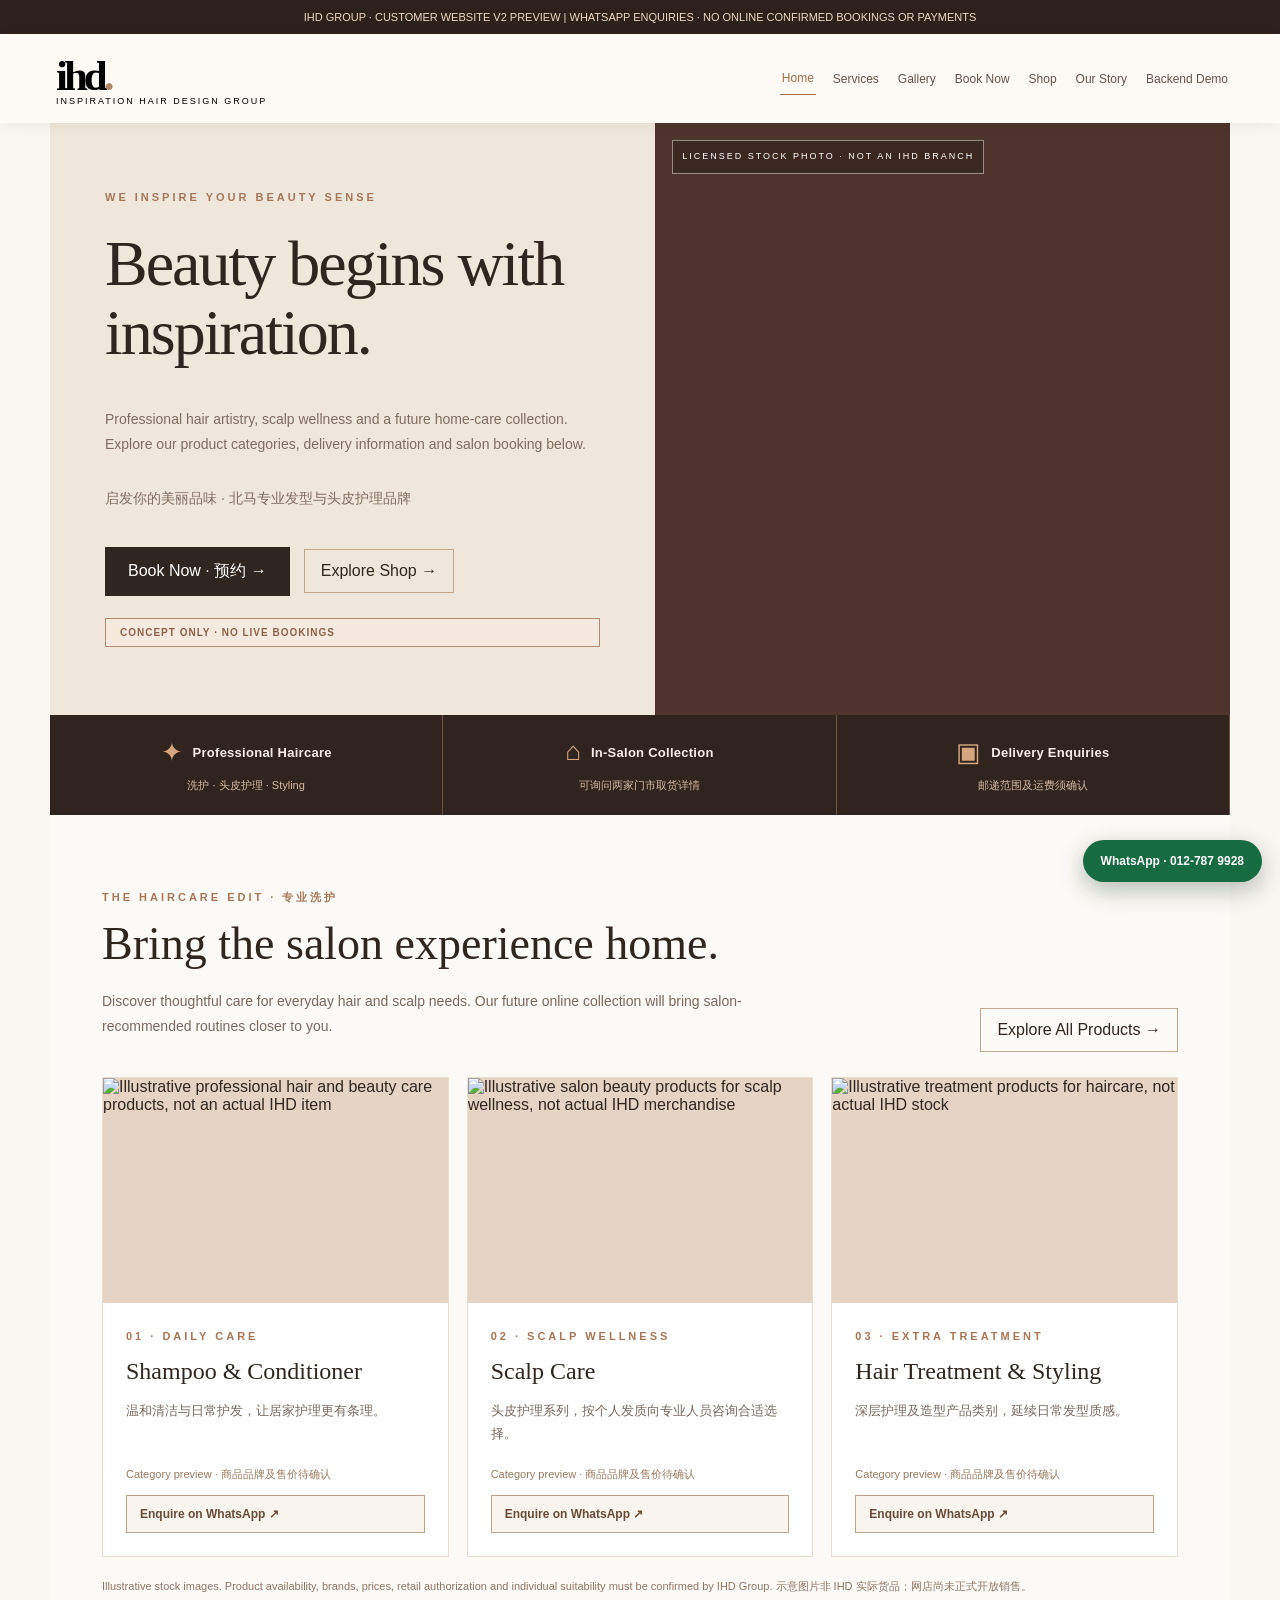
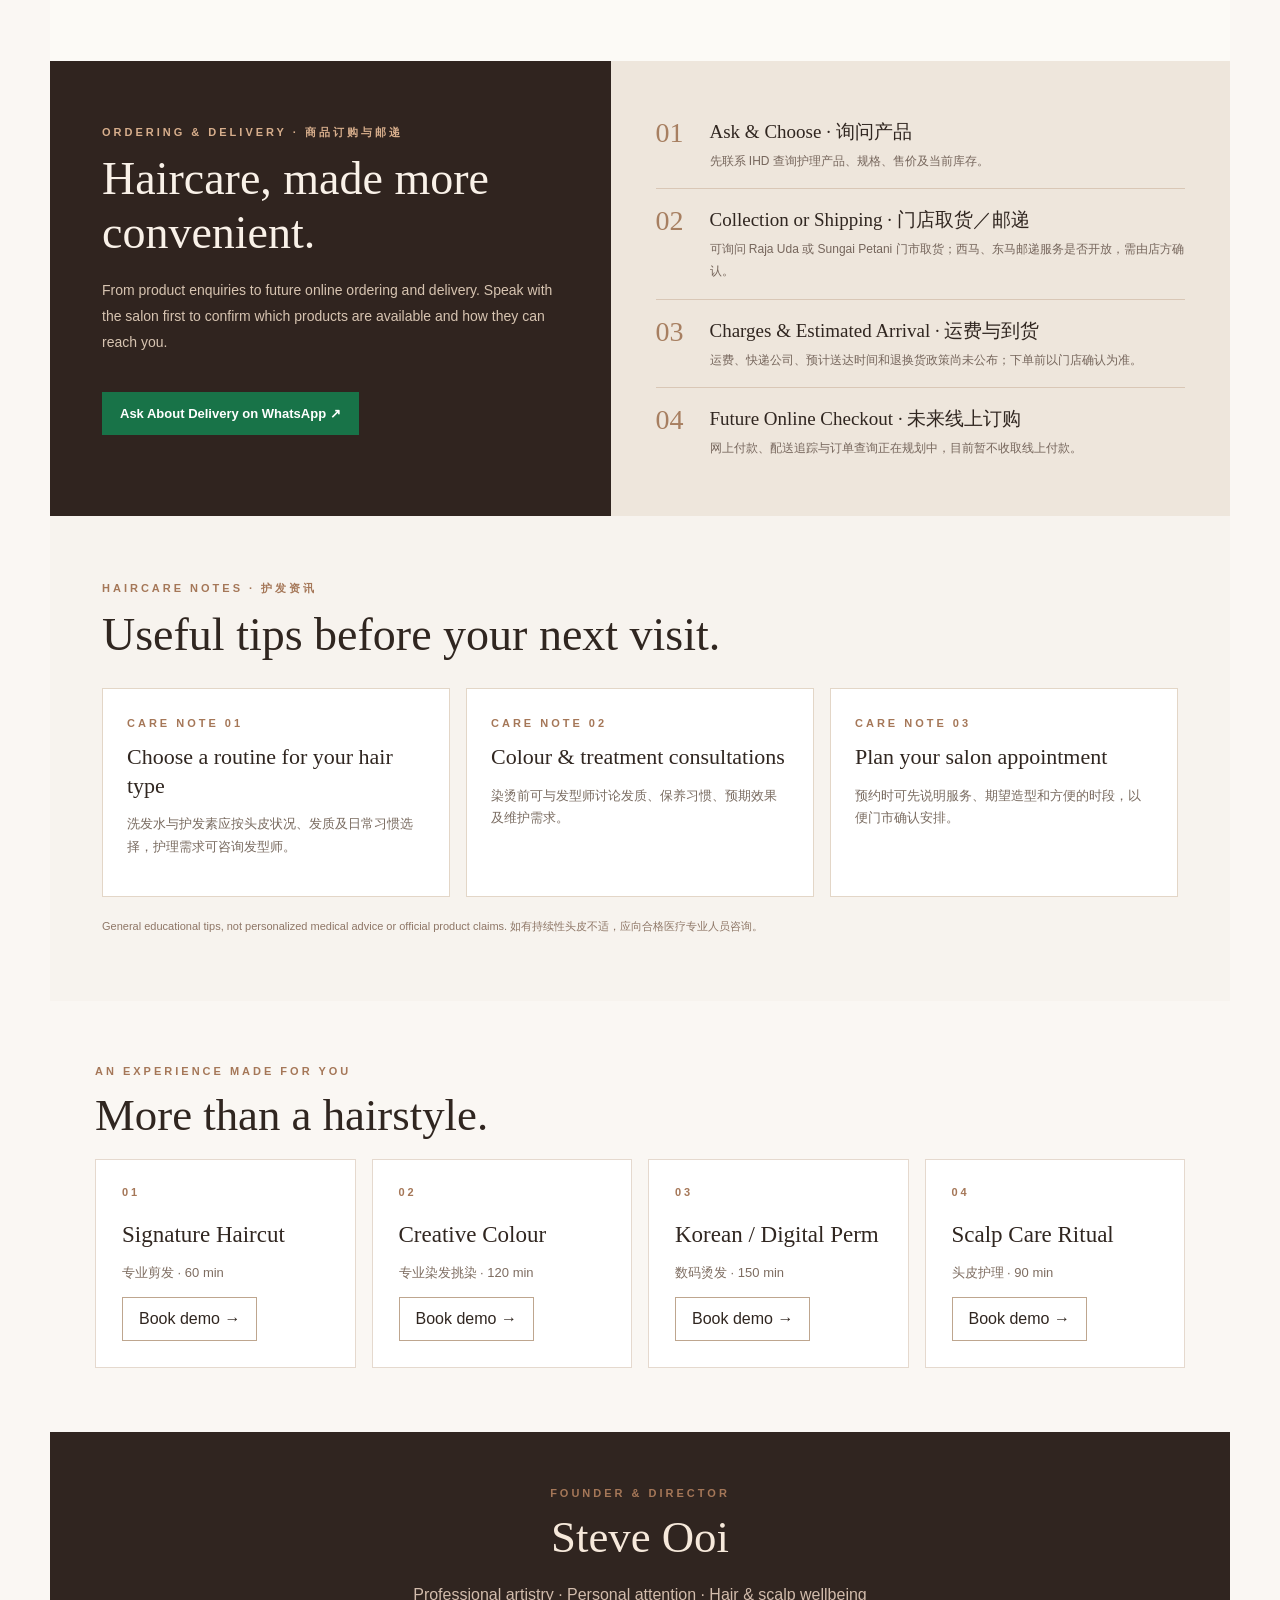
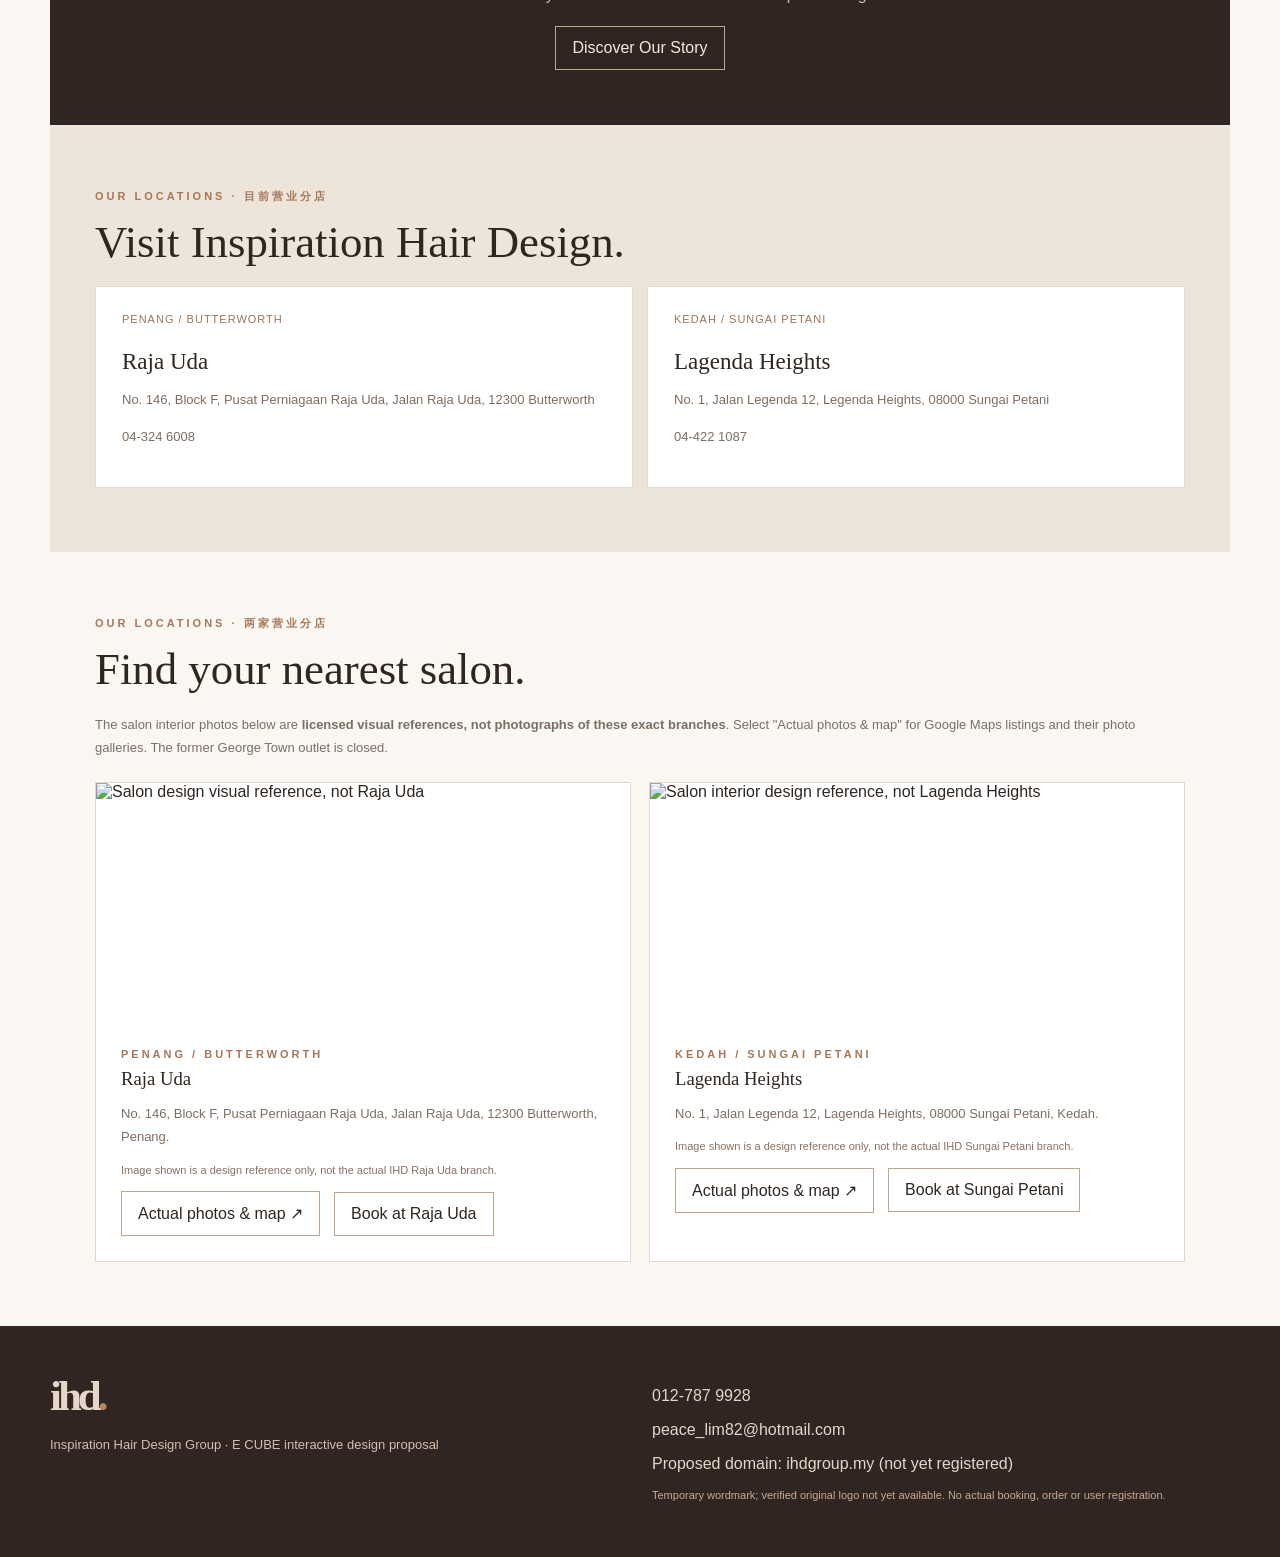
==== commit 8c058e8b: "IHD homepage: add haircare product discovery, delivery FAQ and helpful salon tips" ====
--- a/ihdgroup/index.html
+++ b/ihdgroup/index.html
@@ -23,10 +23,80 @@
 .studio-tabs button{font-size:12px;min-height:46px}
 @media(max-width:800px){.photo-gallery{grid-template-columns:repeat(2,minmax(0,1fr))}.branch-grid{grid-template-columns:1fr}}
 @media(max-width:580px){.photo-gallery{grid-template-columns:1fr}.photo-gallery img{height:260px}.admin-kpis{grid-template-columns:repeat(2,1fr)}.float-wa{bottom:12px;right:12px;padding:12px 15px}.branch-photo{height:210px}}
+
+/* IHD Group V2.1 Home: product discovery, transparent delivery FAQ, education */
+.home-delivery-strip{display:grid;grid-template-columns:repeat(3,minmax(0,1fr));background:#30241e;color:#f7eee5}
+.home-delivery-strip>div{display:flex;align-items:center;gap:10px;justify-content:center;flex-wrap:wrap;padding:22px 12px;border-right:1px solid #6e5444}
+.home-delivery-strip strong{font-size:13px;font-weight:700;letter-spacing:.02em}
+.home-delivery-strip small{font-size:11px;color:#d3bca7;width:100%;text-align:center}
+.home-feature-icon{font:26px Georgia,serif;color:#d6a77f}
+.home-feature-block{padding:75px 52px 65px;background:#fcfaf6}
+.home-section-heading{display:flex;align-items:end;justify-content:space-between;gap:22px;margin-bottom:25px}
+.home-section-heading h2,.home-shipping h2,.home-journal h2{font-size:clamp(29px,3.8vw,46px);line-height:1.18}
+.home-section-heading p{font-size:14px;color:#79695f;line-height:1.75;max-width:670px}
+.home-product-grid{display:grid;grid-template-columns:repeat(3,minmax(0,1fr));gap:18px}
+.home-product{border:1px solid #eaded0;background:white;min-width:0;overflow:hidden}
+.home-product-photo{height:225px;background:#e5d4c3}
+.home-product-photo img{height:100%;width:100%;display:block;object-fit:cover}
+.home-product-desc{padding:23px}
+.home-product-desc h3{font-size:24px;margin:12px 0 10px;line-height:1.25}
+.home-product-desc p{font-size:13px;line-height:1.8;min-height:54px;color:#78695f}
+.home-product-label{display:block;font-size:11px;line-height:1.5;color:#987960;margin:12px 0}
+.home-enquire{border:1px solid #bba28c;background:#f9f4ee;padding:11px 13px;font-size:12px;font-weight:700;color:#694b39;width:100%;text-align:left}
+.home-enquire:hover{background:#e8d7c4}
+.home-disclaimer{font-size:11px;line-height:1.75;color:#8e7666;margin:20px 0 0}
+.home-shipping{display:grid;grid-template-columns:.95fr 1.05fr;background:#eee6dc}
+.home-shipping-intro{padding:64px 52px;background:#30241f;color:#f9f1e8}
+.home-shipping-intro .eyebrow{color:#d7ae8c}
+.home-shipping-intro p{font-size:14px;line-height:1.85;color:#d7c4b1}
+.home-shipping-intro button{margin-top:22px}
+.home-shipping-details{padding:40px 45px}
+.home-info-row{display:flex;gap:18px;padding:16px 0;border-bottom:1px solid #d9c7b6}
+.home-info-row:last-child{border:0}
+.home-step{color:#a77f61;font:28px Georgia,serif;min-width:36px}
+.home-info-row h3{font-size:19px;margin:2px 0 6px}
+.home-info-row p{font-size:12px;line-height:1.8;color:#76665c;margin:0}
+.home-journal{padding:65px 52px;background:#f7f3ee}
+.home-journal-grid{display:grid;grid-template-columns:repeat(3,1fr);gap:16px;margin-top:26px}
+.home-journal-grid article{padding:24px;border:1px solid #e3d6c7;background:#fff}
+.home-journal-grid h3{font-size:22px;line-height:1.3;margin:12px 0}
+.home-journal-grid p{font-size:13px;line-height:1.75;color:#796b60}
+@media(max-width:870px){.home-product-grid,.home-journal-grid{grid-template-columns:repeat(2,minmax(0,1fr))}.home-shipping{grid-template-columns:1fr}.home-shipping-details{padding:36px}.home-feature-block,.home-journal{padding:45px 27px}.home-section-heading{align-items:start;flex-direction:column}}
+@media(max-width:550px){.home-product-grid,.home-journal-grid{grid-template-columns:1fr}.home-delivery-strip{grid-template-columns:1fr}.home-delivery-strip>div{padding:13px 18px;border-right:0;border-bottom:1px solid #68513f;justify-content:flex-start}.home-delivery-strip small{width:auto;text-align:left}.home-feature-block,.home-journal{padding:34px 20px}.home-shipping-intro{padding:38px 22px}.home-shipping-details{padding:23px 22px}.home-product-photo{height:230px}}
 </style></head><body>
 <div class="banner">IHD GROUP · CUSTOMER WEBSITE V2 PREVIEW | WHATSAPP ENQUIRIES · NO ONLINE CONFIRMED BOOKINGS OR PAYMENTS</div>
 <div class="top"><button onclick="page('home')" style="border:0;background:none;text-align:left"><div class="logo">ihd<b>.</b></div><div class="brand-label">INSPIRATION HAIR DESIGN GROUP</div></button><nav class="nav" id="nav"></nav></div>
-<div class="container" id="home"><div class="hero"><div class="hero-copy"><div class="eyebrow">We Inspire Your Beauty Sense</div><h1 id="heroText">Beauty begins with inspiration.</h1><p id="heroSubtitle">Professional hair artistry, scalp care and thoughtful experiences, crafted around you.</p><p>启发你的美丽品味 · 北马专业发型与头皮护理品牌</p><div class="flex" style="margin:22px 0"><button class="primary" onclick="page('booking')">Book Now · 预约 →</button><button class="button" onclick="page('shop')">Explore Shop →</button></div><span class="pill">CONCEPT ONLY · NO LIVE BOOKINGS</span></div><div class="hero-art" id="heroArt"><span>LICENSED STOCK PHOTO · NOT AN IHD BRANCH</span></div></div><div class="pad"><div class="eyebrow">An Experience Made for You</div><h2>More than a hairstyle.</h2><div class="cards" id="homeServices"></div></div><div class="dark"><div class="eyebrow">Founder & Director</div><h2>Steve Ooi</h2><p>Professional artistry · Personal attention · Hair & scalp wellbeing</p><button class="button" onclick="page('about')">Discover Our Story</button></div></div>
+<div class="container" id="home"><div class="hero"><div class="hero-copy"><div class="eyebrow">We Inspire Your Beauty Sense</div><h1 id="heroText">Beauty begins with inspiration.</h1><p id="heroSubtitle">Professional hair artistry, scalp wellness and a future home-care collection. Explore our product categories, delivery information and salon booking below.</p><p>启发你的美丽品味 · 北马专业发型与头皮护理品牌</p><div class="flex" style="margin:22px 0"><button class="primary" onclick="page('booking')">Book Now · 预约 →</button><button class="button" onclick="page('shop')">Explore Shop →</button></div><span class="pill">CONCEPT ONLY · NO LIVE BOOKINGS</span></div><div class="hero-art" id="heroArt"><span>LICENSED STOCK PHOTO · NOT AN IHD BRANCH</span></div></div><div class="home-delivery-strip" aria-label="Product and delivery information">
+  <div><span class="home-feature-icon">✦</span><strong>Professional Haircare</strong><small>洗护 · 头皮护理 · Styling</small></div>
+  <div><span class="home-feature-icon">⌂</span><strong>In-Salon Collection</strong><small>可询问两家门市取货详情</small></div>
+  <div><span class="home-feature-icon">▣</span><strong>Delivery Enquiries</strong><small>邮递范围及运费须确认</small></div>
+</div>
+<section class="home-feature-block" aria-label="Haircare products introduction">
+  <div class="home-section-heading"><div><div class="eyebrow">THE HAIRCARE EDIT · 专业洗护</div><h2>Bring the salon experience home.</h2><p>Discover thoughtful care for everyday hair and scalp needs. Our future online collection will bring salon-recommended routines closer to you.</p></div><button class="button" onclick="page('shop')">Explore All Products →</button></div>
+  <div class="home-product-grid">
+    <article class="home-product"><div class="home-product-photo home-product-photo-one"><img loading="lazy" src="https://images.unsplash.com/photo-1608248543803-ba4f8c70ae0b?auto=format&amp;fit=crop&amp;w=850&amp;q=80" alt="Illustrative professional hair and beauty care products, not an actual IHD item"></div><div class="home-product-desc"><span class="eyebrow">01 · DAILY CARE</span><h3>Shampoo &amp; Conditioner</h3><p>温和清洁与日常护发，让居家护理更有条理。</p><span class="home-product-label">Category preview · 商品品牌及售价待确认</span><button onclick="homeProductEnquiry('Shampoo &amp; Conditioner')" class="home-enquire">Enquire on WhatsApp ↗</button></div></article>
+    <article class="home-product"><div class="home-product-photo home-product-photo-two"><img loading="lazy" src="https://images.unsplash.com/photo-1596462502278-27bfdc403348?auto=format&amp;fit=crop&amp;w=850&amp;q=80" alt="Illustrative salon beauty products for scalp wellness, not actual IHD merchandise"></div><div class="home-product-desc"><span class="eyebrow">02 · SCALP WELLNESS</span><h3>Scalp Care</h3><p>头皮护理系列，按个人发质向专业人员咨询合适选择。</p><span class="home-product-label">Category preview · 商品品牌及售价待确认</span><button onclick="homeProductEnquiry('Scalp Care')" class="home-enquire">Enquire on WhatsApp ↗</button></div></article>
+    <article class="home-product"><div class="home-product-photo home-product-photo-three"><img loading="lazy" src="https://images.unsplash.com/photo-1620916566398-39f1143ab7be?auto=format&amp;fit=crop&amp;w=850&amp;q=80" alt="Illustrative treatment products for haircare, not actual IHD stock"></div><div class="home-product-desc"><span class="eyebrow">03 · EXTRA TREATMENT</span><h3>Hair Treatment &amp; Styling</h3><p>深层护理及造型产品类别，延续日常发型质感。</p><span class="home-product-label">Category preview · 商品品牌及售价待确认</span><button onclick="homeProductEnquiry('Hair Treatment &amp; Styling')" class="home-enquire">Enquire on WhatsApp ↗</button></div></article>
+  </div>
+  <p class="home-disclaimer">Illustrative stock images. Product availability, brands, prices, retail authorization and individual suitability must be confirmed by IHD Group. 示意图片非 IHD 实际货品；网店尚未正式开放销售。</p>
+</section>
+<section class="home-shipping" aria-label="Ordering and delivery information">
+  <div class="home-shipping-intro"><div class="eyebrow">ORDERING &amp; DELIVERY · 商品订购与邮递</div><h2>Haircare, made more convenient.</h2><p>From product enquiries to future online ordering and delivery. Speak with the salon first to confirm which products are available and how they can reach you.</p><button class="whatsbtn" onclick="homeProductEnquiry('Product ordering and delivery options')">Ask About Delivery on WhatsApp ↗</button></div>
+  <div class="home-shipping-details">
+    <div class="home-info-row"><span class="home-step">01</span><div><h3>Ask &amp; Choose · 询问产品</h3><p>先联系 IHD 查询护理产品、规格、售价及当前库存。</p></div></div>
+    <div class="home-info-row"><span class="home-step">02</span><div><h3>Collection or Shipping · 门店取货／邮递</h3><p>可询问 Raja Uda 或 Sungai Petani 门市取货；西马、东马邮递服务是否开放，需由店方确认。</p></div></div>
+    <div class="home-info-row"><span class="home-step">03</span><div><h3>Charges &amp; Estimated Arrival · 运费与到货</h3><p>运费、快递公司、预计送达时间和退换货政策尚未公布；下单前以门店确认为准。</p></div></div>
+    <div class="home-info-row"><span class="home-step">04</span><div><h3>Future Online Checkout · 未来线上订购</h3><p>网上付款、配送追踪与订单查询正在规划中，目前暂不收取线上付款。</p></div></div>
+  </div>
+</section>
+<section class="home-journal" aria-label="Hair care tips and helpful information">
+  <div class="eyebrow">HAIRCARE NOTES · 护发资讯</div><h2>Useful tips before your next visit.</h2>
+  <div class="home-journal-grid">
+    <article><span class="eyebrow">CARE NOTE 01</span><h3>Choose a routine for your hair type</h3><p>洗发水与护发素应按头皮状况、发质及日常习惯选择，护理需求可咨询发型师。</p></article>
+    <article><span class="eyebrow">CARE NOTE 02</span><h3>Colour &amp; treatment consultations</h3><p>染烫前可与发型师讨论发质、保养习惯、预期效果及维护需求。</p></article>
+    <article><span class="eyebrow">CARE NOTE 03</span><h3>Plan your salon appointment</h3><p>预约时可先说明服务、期望造型和方便的时段，以便门市确认安排。</p></article>
+  </div><p class="home-disclaimer">General educational tips, not personalized medical advice or official product claims. 如有持续性头皮不适，应向合格医疗专业人员咨询。</p>
+</section><div class="pad"><div class="eyebrow">An Experience Made for You</div><h2>More than a hairstyle.</h2><div class="cards" id="homeServices"></div></div><div class="dark"><div class="eyebrow">Founder & Director</div><h2>Steve Ooi</h2><p>Professional artistry · Personal attention · Hair & scalp wellbeing</p><button class="button" onclick="page('about')">Discover Our Story</button></div></div>
 <section class="container pad off" id="services"><div class="eyebrow">Discover Your Look</div><h1>Our Services.</h1><p class="note">Durations are samples and prices require the salon's confirmation.</p><div class="cards" id="servicesGrid"></div></section>
 <section id="gallery" class="container pad off"><div class="eyebrow">Professional Hair Artistry / 发型艺术</div><h1>Find your next look.</h1><p class="note">A polished image showcase using free-license Unsplash reference photography. <b>These are illustrative stock images, not actual IHD customer results.</b> IHD can replace all photos with authorised work through the future image library.</p><div class="photo-gallery">
 <article><img loading="lazy" src="https://images.unsplash.com/photo-1522337360788-8b13dee7a37e?auto=format&amp;fit=crop&amp;w=900&amp;q=80" alt="Hairstyling mood reference"><div class="photo-details"><strong>Signature Hair Styling</strong><span>剪发与造型 · licensed stock reference</span></div></article>
@@ -100,4 +170,9 @@
 }
 function v2StudioTab(t){['content','imports','roles','bookings'].forEach(x=>$('studio'+x[0].toUpperCase()+x.slice(1)).classList.toggle('off',x!==t));if(t==='bookings')renderBookingList();}
 book=v2Book;studioTab=v2StudioTab;renderBookingList();
+
+function homeProductEnquiry(category){
+ const message='Hello IHD GROUP, I would like to enquire about '+category+'. Please advise available items, prices, delivery/pickup options and postage charges. Thank you.';
+ window.open('https://wa.me/60127879928?text='+encodeURIComponent(message),'_blank','noopener,noreferrer');
+}
 </script><a class="float-wa" href="https://wa.me/60127879928?text=Hello%20IHD%20Group%2C%20I%20want%20to%20ask%20about%20your%20salon%20services" target="_blank" rel="noopener noreferrer">WhatsApp · 012-787 9928</a></body></html>
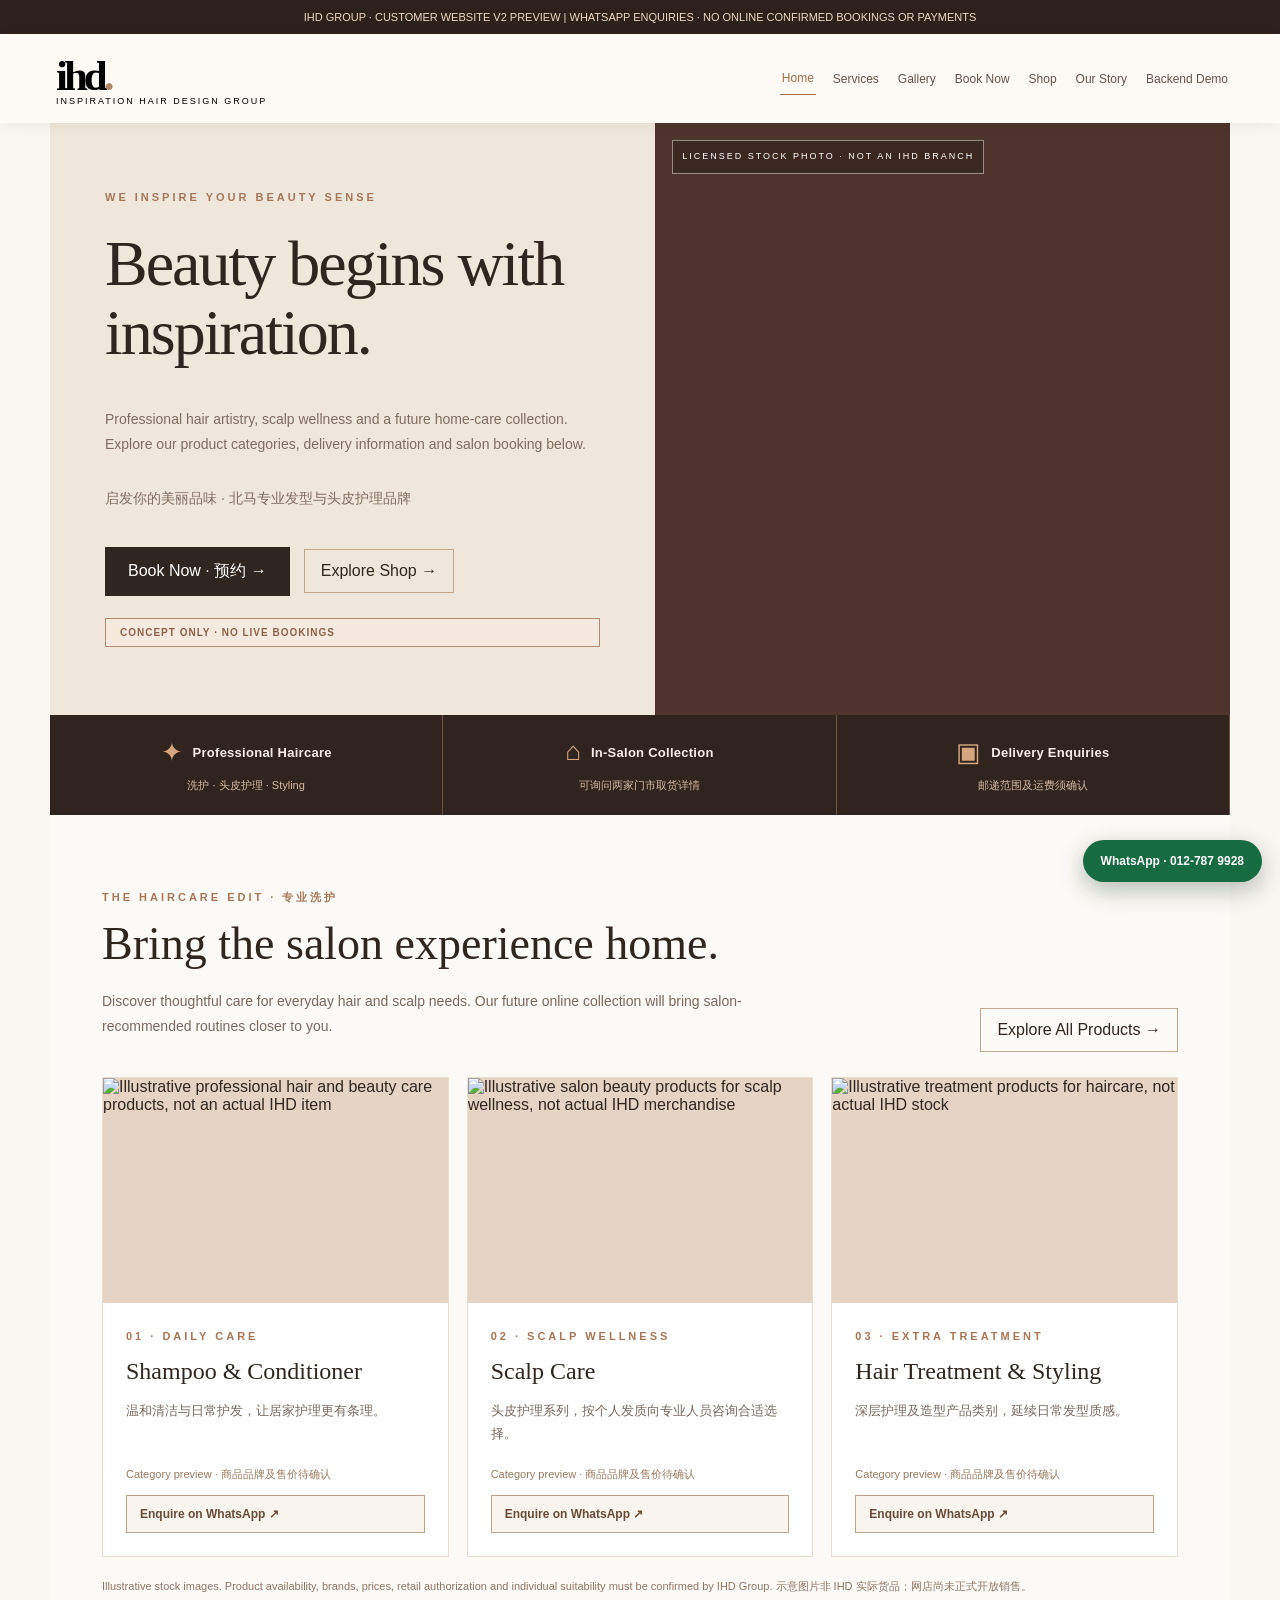
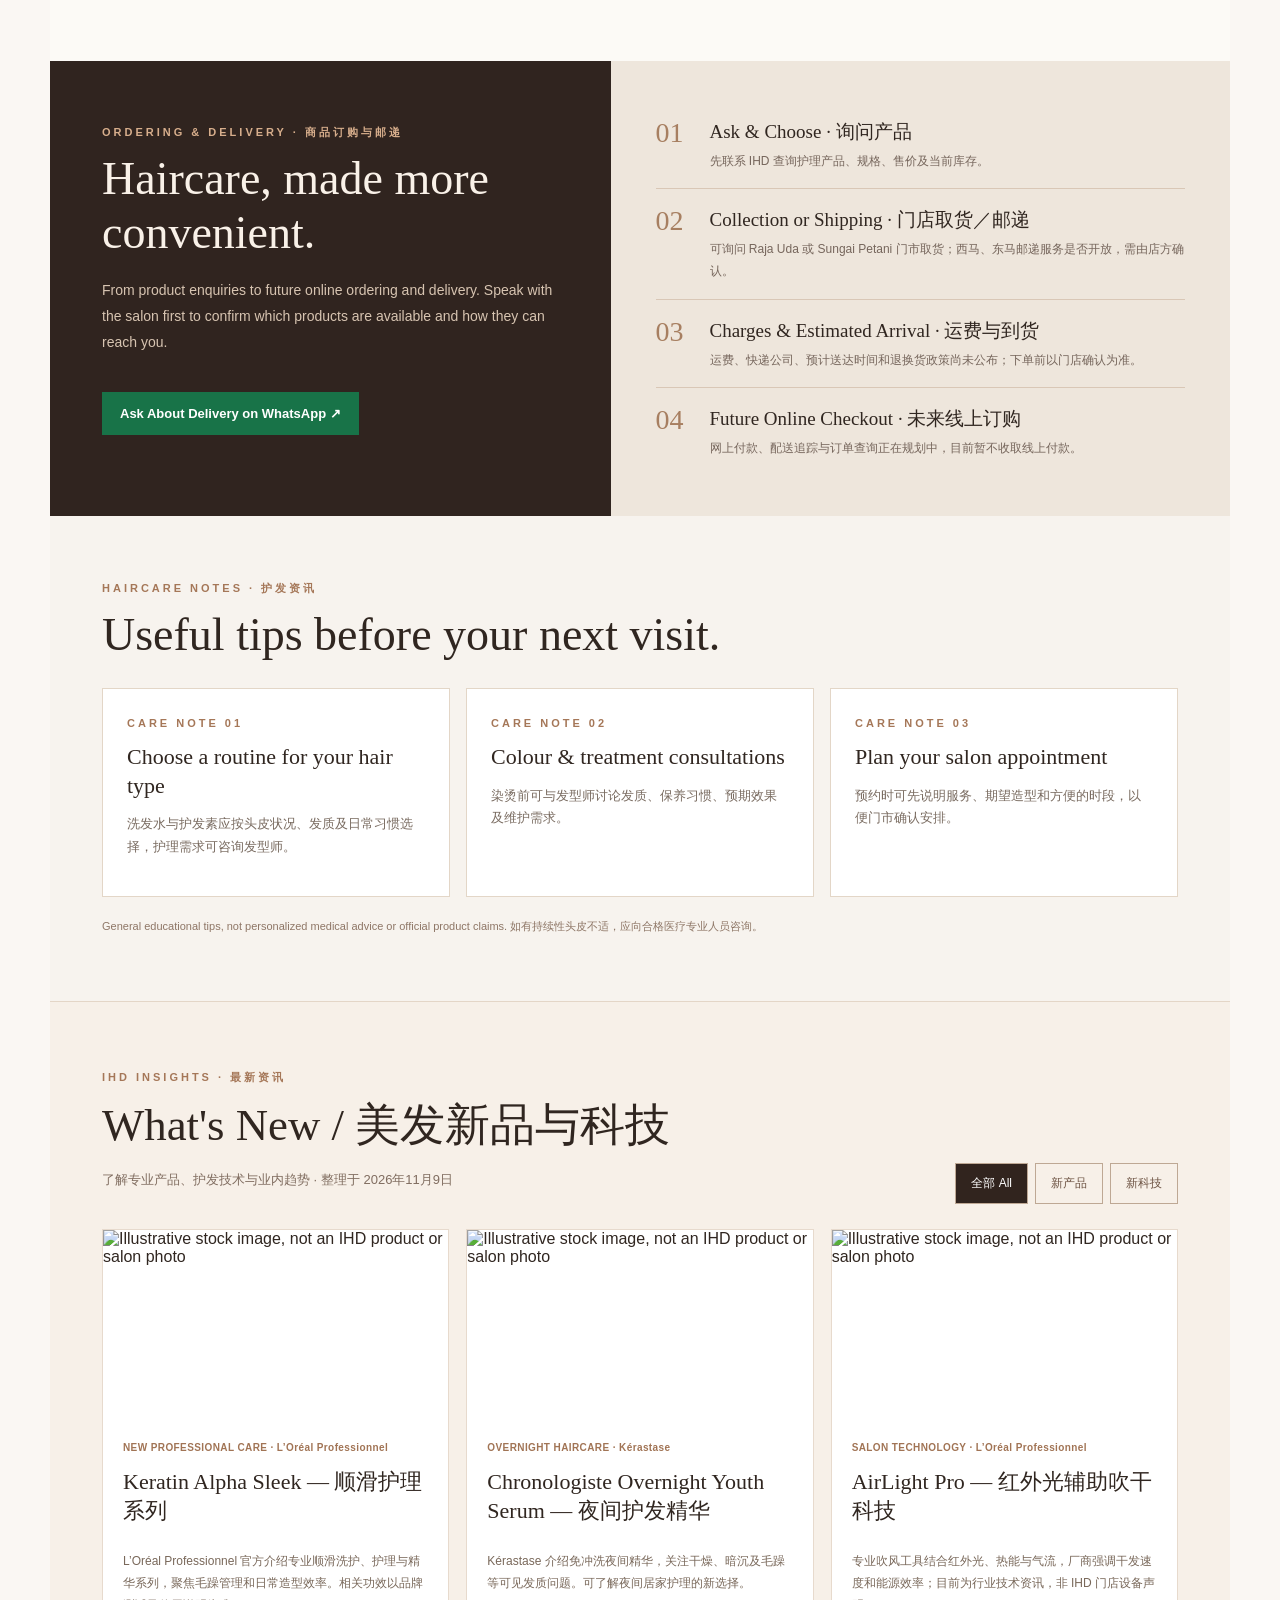
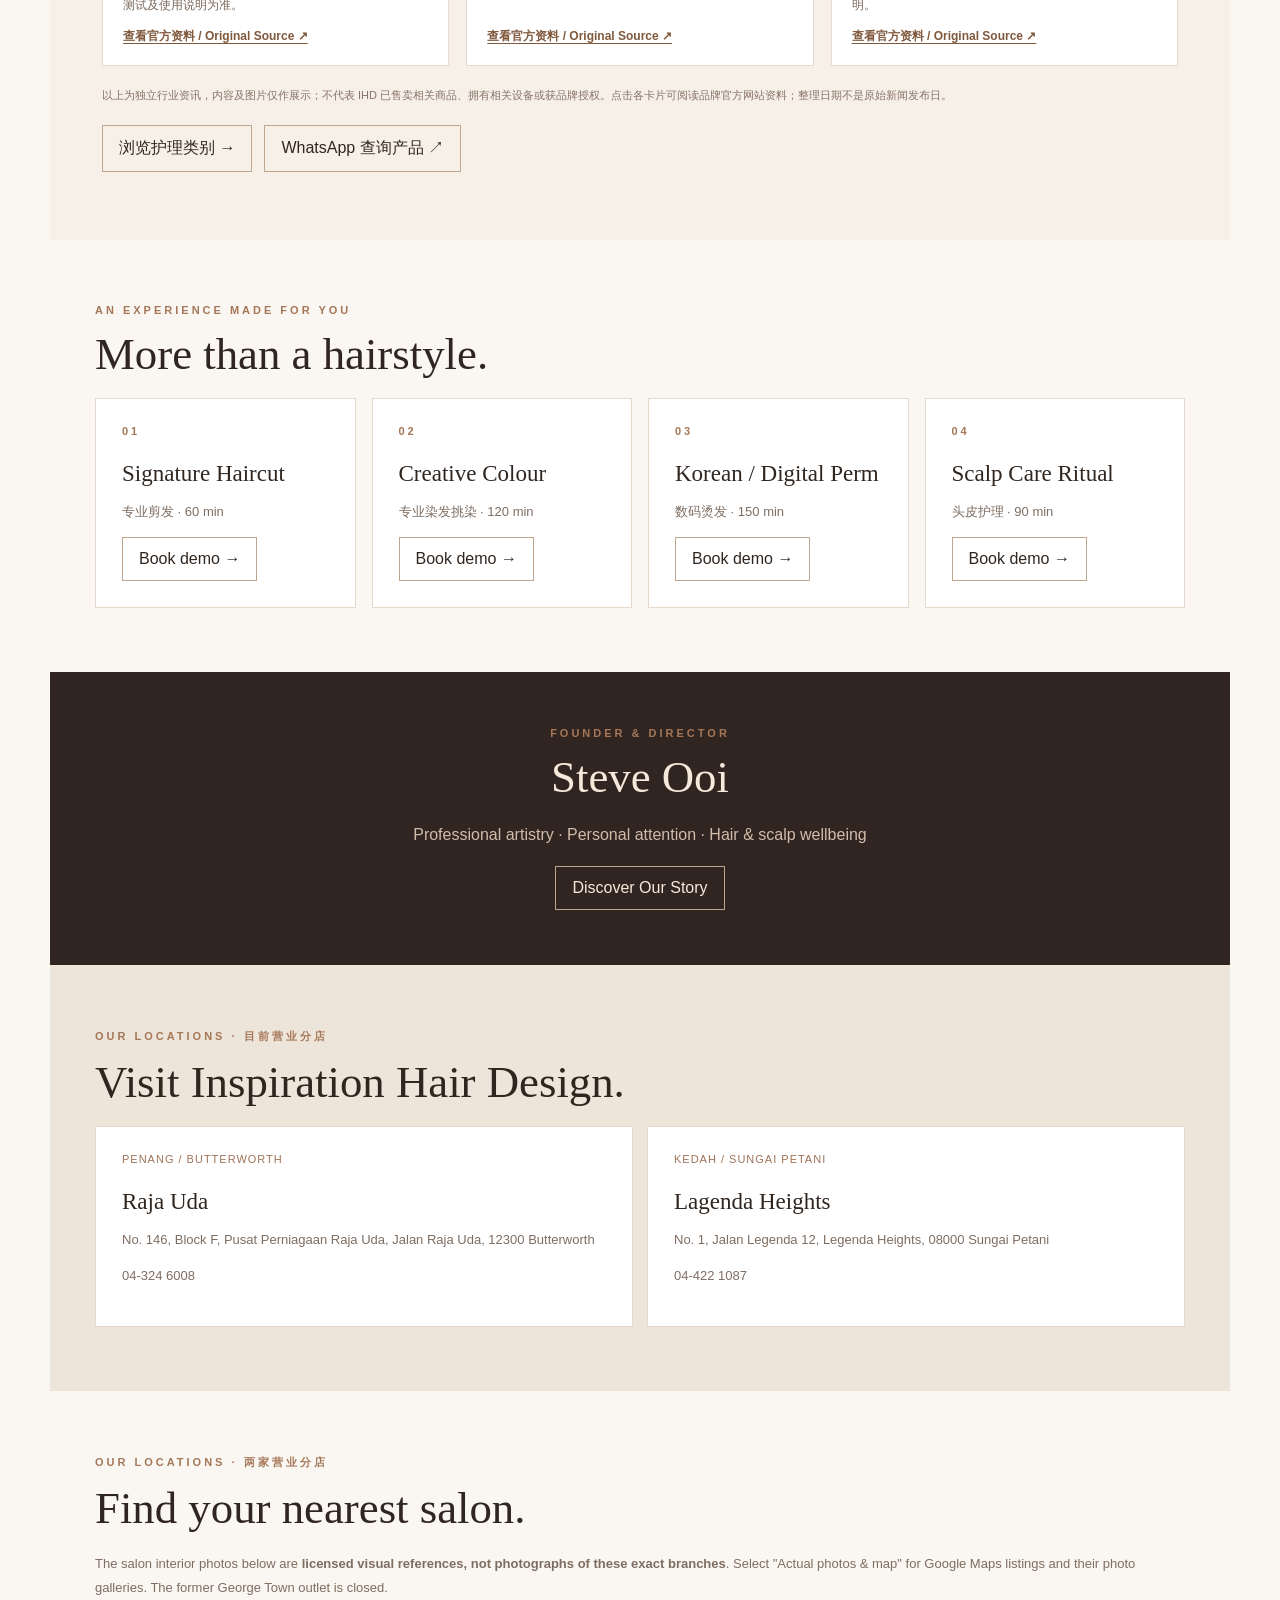
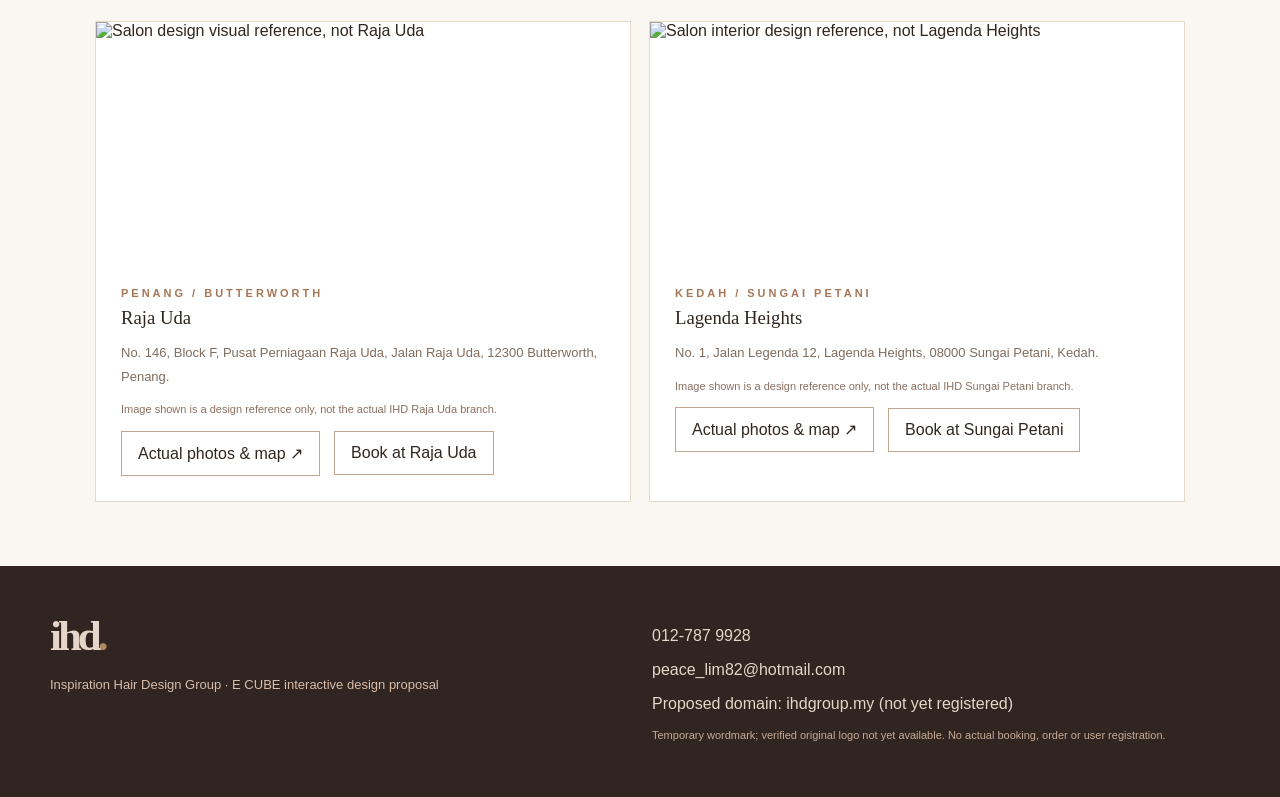
==== commit fc0f0127: "IHD homepage: add sourced What's New products and salon technology module" ====
--- a/ihdgroup/index.html
+++ b/ihdgroup/index.html
@@ -63,7 +63,7 @@
 .home-journal-grid p{font-size:13px;line-height:1.75;color:#796b60}
 @media(max-width:870px){.home-product-grid,.home-journal-grid{grid-template-columns:repeat(2,minmax(0,1fr))}.home-shipping{grid-template-columns:1fr}.home-shipping-details{padding:36px}.home-feature-block,.home-journal{padding:45px 27px}.home-section-heading{align-items:start;flex-direction:column}}
 @media(max-width:550px){.home-product-grid,.home-journal-grid{grid-template-columns:1fr}.home-delivery-strip{grid-template-columns:1fr}.home-delivery-strip>div{padding:13px 18px;border-right:0;border-bottom:1px solid #68513f;justify-content:flex-start}.home-delivery-strip small{width:auto;text-align:left}.home-feature-block,.home-journal{padding:34px 20px}.home-shipping-intro{padding:38px 22px}.home-shipping-details{padding:23px 22px}.home-product-photo{height:230px}}
-</style></head><body>
+.news-home{padding:68px 52px;background:#f7f0e8;border-top:1px solid #e4d6c7}.news-head{display:flex;align-items:end;justify-content:space-between;gap:25px;margin-bottom:25px}.news-home h2{margin:10px 0;font-size:clamp(28px,3.5vw,46px)}.news-head p{font-size:13px;line-height:1.8;color:#806d60}.news-controls{display:flex;gap:7px;flex-wrap:wrap}.news-controls button{padding:11px 15px;background:transparent;border:1px solid #bea894;color:#6d5343;font-size:12px}.news-controls button.selected{background:#31241e;color:white}.news-cards{display:grid;grid-template-columns:repeat(3,minmax(0,1fr));gap:17px}.news-item{background:white;border:1px solid #e7dacd;overflow:hidden;display:flex;flex-direction:column;min-width:0}.news-item[hidden]{display:none}.news-item img{display:block;width:100%;height:190px;object-fit:cover}.news-detail{padding:20px;display:flex;flex:1;flex-direction:column}.news-kicker{font-size:10px;letter-spacing:.04em;color:#a17455;font-weight:700;line-height:1.6}.news-detail h3{font-size:22px;line-height:1.3;margin:12px 0}.news-detail p{font-size:12px;line-height:1.85;color:#79685a}.news-detail a{margin-top:auto;font-size:12px;font-weight:700;color:#80593d;text-decoration:underline;text-underline-offset:3px}.news-note{font-size:11px;line-height:1.75;color:#877368;margin:20px 0}.news-actions{display:flex;gap:12px;flex-wrap:wrap}@media(max-width:860px){.news-head{flex-direction:column;align-items:start}.news-home{padding:45px 28px}.news-cards{grid-template-columns:repeat(2,minmax(0,1fr))}}@media(max-width:570px){.news-home{padding:34px 20px}.news-cards{grid-template-columns:1fr}.news-item img{height:200px}}</style></head><body>
 <div class="banner">IHD GROUP · CUSTOMER WEBSITE V2 PREVIEW | WHATSAPP ENQUIRIES · NO ONLINE CONFIRMED BOOKINGS OR PAYMENTS</div>
 <div class="top"><button onclick="page('home')" style="border:0;background:none;text-align:left"><div class="logo">ihd<b>.</b></div><div class="brand-label">INSPIRATION HAIR DESIGN GROUP</div></button><nav class="nav" id="nav"></nav></div>
 <div class="container" id="home"><div class="hero"><div class="hero-copy"><div class="eyebrow">We Inspire Your Beauty Sense</div><h1 id="heroText">Beauty begins with inspiration.</h1><p id="heroSubtitle">Professional hair artistry, scalp wellness and a future home-care collection. Explore our product categories, delivery information and salon booking below.</p><p>启发你的美丽品味 · 北马专业发型与头皮护理品牌</p><div class="flex" style="margin:22px 0"><button class="primary" onclick="page('booking')">Book Now · 预约 →</button><button class="button" onclick="page('shop')">Explore Shop →</button></div><span class="pill">CONCEPT ONLY · NO LIVE BOOKINGS</span></div><div class="hero-art" id="heroArt"><span>LICENSED STOCK PHOTO · NOT AN IHD BRANCH</span></div></div><div class="home-delivery-strip" aria-label="Product and delivery information">
@@ -96,7 +96,9 @@
     <article><span class="eyebrow">CARE NOTE 02</span><h3>Colour &amp; treatment consultations</h3><p>染烫前可与发型师讨论发质、保养习惯、预期效果及维护需求。</p></article>
     <article><span class="eyebrow">CARE NOTE 03</span><h3>Plan your salon appointment</h3><p>预约时可先说明服务、期望造型和方便的时段，以便门市确认安排。</p></article>
   </div><p class="home-disclaimer">General educational tips, not personalized medical advice or official product claims. 如有持续性头皮不适，应向合格医疗专业人员咨询。</p>
-</section><div class="pad"><div class="eyebrow">An Experience Made for You</div><h2>More than a hairstyle.</h2><div class="cards" id="homeServices"></div></div><div class="dark"><div class="eyebrow">Founder & Director</div><h2>Steve Ooi</h2><p>Professional artistry · Personal attention · Hair & scalp wellbeing</p><button class="button" onclick="page('about')">Discover Our Story</button></div></div>
+</section><section id="ihd-latest" class="news-home" aria-label="IHD Latest News and Products"><div class="news-head"><div><div class="eyebrow">IHD INSIGHTS · 最新资讯</div><h2>What's New / 美发新品与科技</h2><p>了解专业产品、护发技术与业内趋势 · 整理于 2026年11月9日</p></div><div class="news-controls"><button class="selected" onclick="ihdFilterNews('all',this)" aria-pressed="true">全部 All</button><button onclick="ihdFilterNews('product',this)" aria-pressed="false">新产品</button><button onclick="ihdFilterNews('tech',this)" aria-pressed="false">新科技</button></div></div><div class="news-cards"><article class="news-item" data-kind="product"><img loading="lazy" src="https://images.unsplash.com/photo-1608248543803-ba4f8c70ae0b?auto=format&amp;fit=crop&amp;w=950&amp;q=80" alt="Illustrative stock image, not an IHD product or salon photo"><div class="news-detail"><div class="news-kicker">NEW PROFESSIONAL CARE · L’Oréal Professionnel</div><h3>Keratin Alpha Sleek — 顺滑护理系列</h3><p>L’Oréal Professionnel 官方介绍专业顺滑洗护、护理与精华系列，聚焦毛躁管理和日常造型效率。相关功效以品牌测试及使用说明为准。</p><a href="https://www.lorealprofessionnel.com/all-products/hair-care/keratin-alpha-sleek" target="_blank" rel="noopener noreferrer">查看官方资料 / Original Source ↗</a></div></article>
+<article class="news-item" data-kind="product"><img loading="lazy" src="https://images.unsplash.com/photo-1620916566398-39f1143ab7be?auto=format&amp;fit=crop&amp;w=950&amp;q=80" alt="Illustrative stock image, not an IHD product or salon photo"><div class="news-detail"><div class="news-kicker">OVERNIGHT HAIRCARE · Kérastase</div><h3>Chronologiste Overnight Youth Serum — 夜间护发精华</h3><p>Kérastase 介绍免冲洗夜间精华，关注干燥、暗沉及毛躁等可见发质问题。可了解夜间居家护理的新选择。</p><a href="https://www.kerastase.com/products/chronologiste/overnight-youth-serum" target="_blank" rel="noopener noreferrer">查看官方资料 / Original Source ↗</a></div></article>
+<article class="news-item" data-kind="tech"><img loading="lazy" src="https://images.unsplash.com/photo-1522337360788-8b13dee7a37e?auto=format&amp;fit=crop&amp;w=950&amp;q=80" alt="Illustrative stock image, not an IHD product or salon photo"><div class="news-detail"><div class="news-kicker">SALON TECHNOLOGY · L’Oréal Professionnel</div><h3>AirLight Pro — 红外光辅助吹干科技</h3><p>专业吹风工具结合红外光、热能与气流，厂商强调干发速度和能源效率；目前为行业技术资讯，非 IHD 门店设备声明。</p><a href="https://www.lorealprofessionnel.com/all-products/hair-tools/airlight-pro" target="_blank" rel="noopener noreferrer">查看官方资料 / Original Source ↗</a></div></article></div><p class="news-note">以上为独立行业资讯，内容及图片仅作展示；不代表 IHD 已售卖相关商品、拥有相关设备或获品牌授权。点击各卡片可阅读品牌官方网站资料；整理日期不是原始新闻发布日。</p><div class="news-actions"><button class="button" onclick="page('shop')">浏览护理类别 →</button><button class="button" onclick="homeProductEnquiry('new professional haircare products and technology')">WhatsApp 查询产品 ↗</button></div></section><div class="pad"><div class="eyebrow">An Experience Made for You</div><h2>More than a hairstyle.</h2><div class="cards" id="homeServices"></div></div><div class="dark"><div class="eyebrow">Founder & Director</div><h2>Steve Ooi</h2><p>Professional artistry · Personal attention · Hair & scalp wellbeing</p><button class="button" onclick="page('about')">Discover Our Story</button></div></div>
 <section class="container pad off" id="services"><div class="eyebrow">Discover Your Look</div><h1>Our Services.</h1><p class="note">Durations are samples and prices require the salon's confirmation.</p><div class="cards" id="servicesGrid"></div></section>
 <section id="gallery" class="container pad off"><div class="eyebrow">Professional Hair Artistry / 发型艺术</div><h1>Find your next look.</h1><p class="note">A polished image showcase using free-license Unsplash reference photography. <b>These are illustrative stock images, not actual IHD customer results.</b> IHD can replace all photos with authorised work through the future image library.</p><div class="photo-gallery">
 <article><img loading="lazy" src="https://images.unsplash.com/photo-1522337360788-8b13dee7a37e?auto=format&amp;fit=crop&amp;w=900&amp;q=80" alt="Hairstyling mood reference"><div class="photo-details"><strong>Signature Hair Styling</strong><span>剪发与造型 · licensed stock reference</span></div></article>
@@ -175,4 +177,4 @@
  const message='Hello IHD GROUP, I would like to enquire about '+category+'. Please advise available items, prices, delivery/pickup options and postage charges. Thank you.';
  window.open('https://wa.me/60127879928?text='+encodeURIComponent(message),'_blank','noopener,noreferrer');
 }
-</script><a class="float-wa" href="https://wa.me/60127879928?text=Hello%20IHD%20Group%2C%20I%20want%20to%20ask%20about%20your%20salon%20services" target="_blank" rel="noopener noreferrer">WhatsApp · 012-787 9928</a></body></html>+function ihdFilterNews(kind,btn){document.querySelectorAll('.news-controls button').forEach(b=>{b.classList.toggle('selected',b===btn);b.setAttribute('aria-pressed',String(b===btn))});document.querySelectorAll('#ihd-latest .news-item').forEach(card=>{card.hidden=kind!=='all'&&card.dataset.kind!==kind})}</script><a class="float-wa" href="https://wa.me/60127879928?text=Hello%20IHD%20Group%2C%20I%20want%20to%20ask%20about%20your%20salon%20services" target="_blank" rel="noopener noreferrer">WhatsApp · 012-787 9928</a></body></html>
